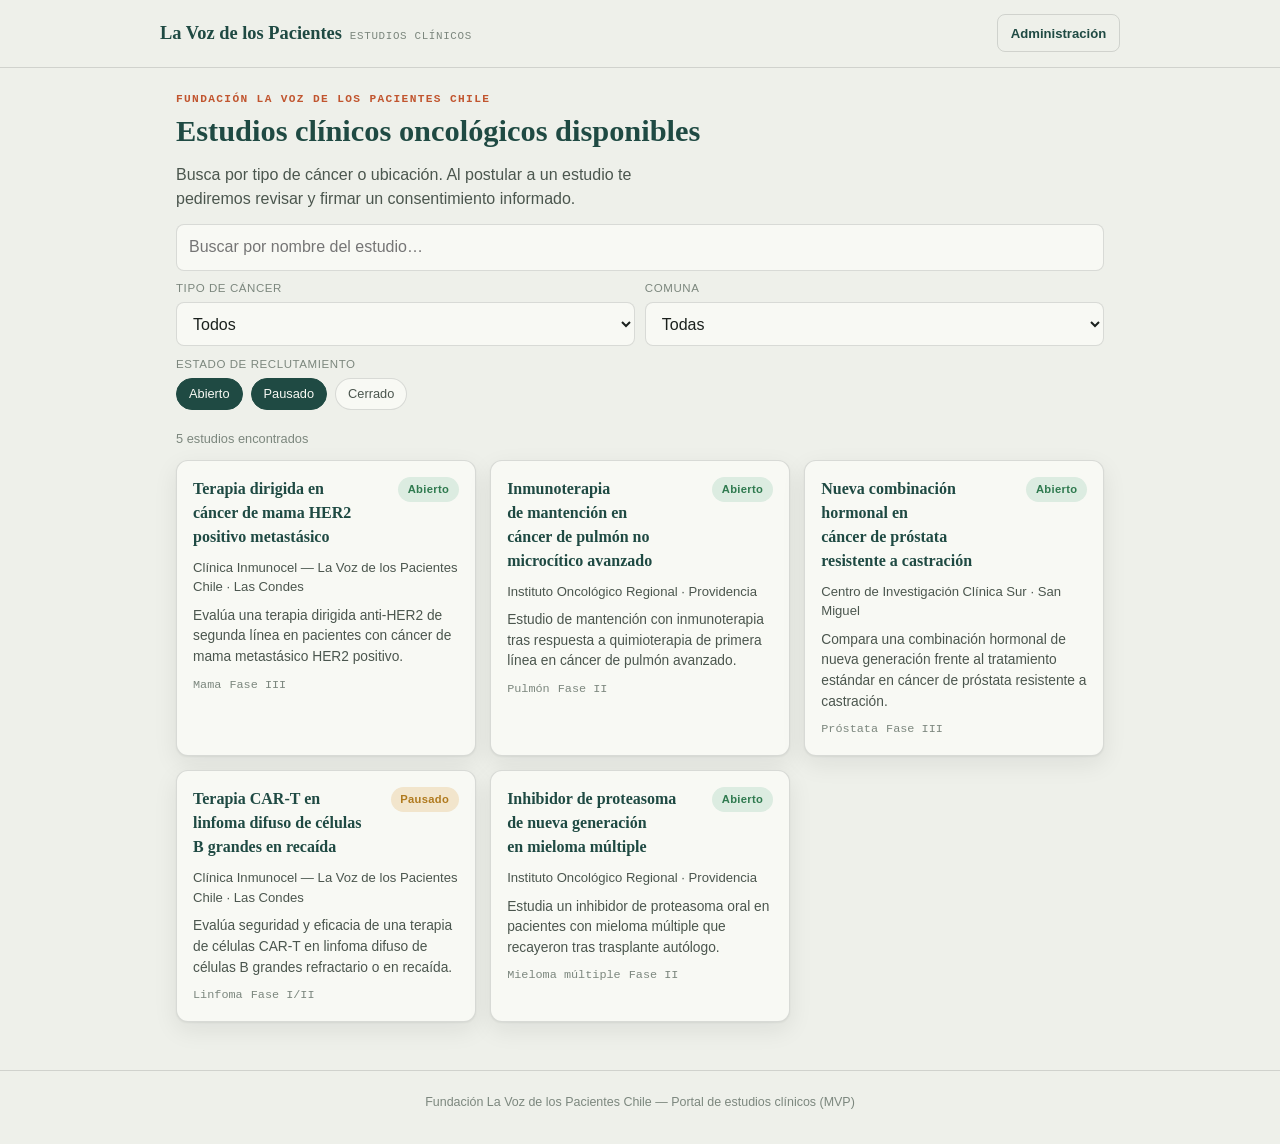
==== index.html @ 6be52eda "MVP inicial: catálogo, ficha de estudio, consentimiento informado y admin Prototipo cliente-only (si" ====
<!DOCTYPE html>
<html lang="es-CL">
<head>
<meta charset="UTF-8">
<meta name="viewport" content="width=device-width, initial-scale=1, viewport-fit=cover">
<title>Estudios Clínicos Oncológicos — La Voz de los Pacientes Chile</title>
<meta name="description" content="Encuentra estudios clínicos oncológicos disponibles en Chile y postula con consentimiento informado digital.">
<meta name="theme-color" content="#1f4a43">
<link rel="manifest" href="./manifest.json">
<link rel="icon" href="./icons/icon-192.png">
<link rel="apple-touch-icon" href="./icons/icon-192.png">
<link rel="stylesheet" href="./css/estilos.css">
</head>
<body>

<header class="app-header">
  <div class="header-inner">
    <a class="brand" href="./index.html">
      <span class="mark">La Voz de los Pacientes</span>
      <span class="tagline">Estudios clínicos</span>
    </a>
    <a class="btn btn-ghost" href="./admin.html" style="min-height:38px; padding:0.4rem 0.8rem; font-size:0.82rem;">Administración</a>
  </div>
</header>

<main class="container">
  <div id="install-banner" class="install-banner">
    <span>Instala esta app en tu celular para acceder más rápido.</span>
    <button id="btn-instalar" class="btn btn-primary" style="min-height:36px; padding:0.4rem 0.9rem; font-size:0.82rem;">Instalar</button>
  </div>

  <span class="eyebrow">Fundación La Voz de los Pacientes Chile</span>
  <h1>Estudios clínicos oncológicos disponibles</h1>
  <p class="lede">Busca por tipo de cáncer o ubicación. Al postular a un estudio te pediremos revisar y firmar un consentimiento informado.</p>

  <form class="filters" id="filtros" autocomplete="off">
    <div class="search-box">
      <input type="search" id="buscar" placeholder="Buscar por nombre del estudio…" aria-label="Buscar estudio">
    </div>
    <div class="filter-row">
      <div class="field">
        <label for="filtro-cancer">Tipo de cáncer</label>
        <select id="filtro-cancer">
          <option value="">Todos</option>
        </select>
      </div>
      <div class="field">
        <label for="filtro-comuna">Comuna</label>
        <select id="filtro-comuna">
          <option value="">Todas</option>
        </select>
      </div>
    </div>
    <div class="field">
      <label>Estado de reclutamiento</label>
      <div class="chip-row" id="filtro-estado" role="group" aria-label="Filtrar por estado">
        <button type="button" class="chip" data-estado="abierto" aria-pressed="true">Abierto</button>
        <button type="button" class="chip" data-estado="pausado" aria-pressed="true">Pausado</button>
        <button type="button" class="chip" data-estado="cerrado" aria-pressed="false">Cerrado</button>
      </div>
    </div>
  </form>

  <p class="result-count" id="contador-resultados"></p>
  <div class="study-grid" id="grilla-estudios"></div>
  <div class="empty-state" id="estado-vacio" hidden>
    <p>No encontramos estudios con esos filtros.</p>
  </div>
</main>

<footer class="app-footer">
  Fundación La Voz de los Pacientes Chile — Portal de estudios clínicos (MVP)
</footer>

<div id="toast" class="toast"></div>

<script src="./js/estudios.js"></script>
<script src="./js/catalogo.js"></script>
<script>
  if ("serviceWorker" in navigator) {
    window.addEventListener("load", () => {
      navigator.serviceWorker.register("./sw.js").catch(() => {});
    });
  }
  let deferredPrompt;
  window.addEventListener("beforeinstallprompt", (e) => {
    e.preventDefault();
    deferredPrompt = e;
    document.getElementById("install-banner").classList.add("show");
  });
  document.getElementById("btn-instalar").addEventListener("click", async () => {
    if (!deferredPrompt) return;
    deferredPrompt.prompt();
    await deferredPrompt.userChoice;
    deferredPrompt = null;
    document.getElementById("install-banner").classList.remove("show");
  });
</script>
</body>
</html>
---- css/estilos.css ----
/* ---------- Tokens ---------- */
:root {
  --paper: #eef0ea;
  --paper-raised: #f8f9f4;
  --ink: #1b211d;
  --ink-soft: #4b564e;
  --ink-faint: #7c877e;
  --primary: #1f4a43;
  --primary-soft: #dfe9e5;
  --accent: #c1552f;
  --accent-soft: #f3ded4;
  --gold: #b98a2e;
  --line: rgba(27, 33, 29, 0.14);
  --shadow: 0 1px 2px rgba(20, 30, 25, 0.06), 0 8px 24px rgba(20, 30, 25, 0.08);

  --status-open: #2f7a4f;
  --status-open-bg: #dcece1;
  --status-paused: #b07a1e;
  --status-paused-bg: #f2e5cc;
  --status-closed: #6b756c;
  --status-closed-bg: #e2e4de;

  --radius: 12px;
  --radius-sm: 8px;
  --font-display: Georgia, "Iowan Old Style", "Palatino Linotype", serif;
  --font-body: -apple-system, "Segoe UI", Roboto, "Helvetica Neue", Arial, sans-serif;
  --font-mono: ui-monospace, "SF Mono", Consolas, monospace;
}

@media (prefers-color-scheme: dark) {
  :root {
    --paper: #131e1a;
    --paper-raised: #1a2823;
    --ink: #ecefe8;
    --ink-soft: #aebaaf;
    --ink-faint: #7f8c80;
    --primary: #74c2b0;
    --primary-soft: #203330;
    --accent: #e2895e;
    --accent-soft: #3a2a21;
    --gold: #dab160;
    --line: rgba(236, 239, 232, 0.16);
    --shadow: 0 1px 2px rgba(0, 0, 0, 0.35), 0 8px 24px rgba(0, 0, 0, 0.3);
    --status-open: #6fc796;
    --status-open-bg: #1c3226;
    --status-paused: #dab160;
    --status-paused-bg: #362a17;
    --status-closed: #9aa39b;
    --status-closed-bg: #232e28;
  }
}
:root[data-theme="dark"] {
  --paper: #131e1a;
  --paper-raised: #1a2823;
  --ink: #ecefe8;
  --ink-soft: #aebaaf;
  --ink-faint: #7f8c80;
  --primary: #74c2b0;
  --primary-soft: #203330;
  --accent: #e2895e;
  --accent-soft: #3a2a21;
  --gold: #dab160;
  --line: rgba(236, 239, 232, 0.16);
  --shadow: 0 1px 2px rgba(0, 0, 0, 0.35), 0 8px 24px rgba(0, 0, 0, 0.3);
  --status-open: #6fc796;
  --status-open-bg: #1c3226;
  --status-paused: #dab160;
  --status-paused-bg: #362a17;
  --status-closed: #9aa39b;
  --status-closed-bg: #232e28;
}
:root[data-theme="light"] {
  --paper: #eef0ea;
  --paper-raised: #f8f9f4;
  --ink: #1b211d;
  --ink-soft: #4b564e;
  --ink-faint: #7c877e;
  --primary: #1f4a43;
  --primary-soft: #dfe9e5;
  --accent: #c1552f;
  --accent-soft: #f3ded4;
  --gold: #b98a2e;
  --line: rgba(27, 33, 29, 0.14);
  --shadow: 0 1px 2px rgba(20, 30, 25, 0.06), 0 8px 24px rgba(20, 30, 25, 0.08);
  --status-open: #2f7a4f;
  --status-open-bg: #dcece1;
  --status-paused: #b07a1e;
  --status-paused-bg: #f2e5cc;
  --status-closed: #6b756c;
  --status-closed-bg: #e2e4de;
}

/* ---------- Reset ---------- */
* { box-sizing: border-box; }
html { -webkit-text-size-adjust: 100%; }
body {
  margin: 0;
  background: var(--paper);
  color: var(--ink);
  font-family: var(--font-body);
  line-height: 1.5;
  -webkit-font-smoothing: antialiased;
}
img { max-width: 100%; display: block; }
a { color: inherit; }
button { font: inherit; }
:focus-visible {
  outline: 2px solid var(--accent);
  outline-offset: 2px;
}

/* ---------- Layout shell ---------- */
.app-header {
  position: sticky;
  top: 0;
  z-index: 10;
  background: var(--paper);
  border-bottom: 1px solid var(--line);
  padding: 0.9rem 1rem;
}
.app-header .header-inner {
  max-width: 960px;
  margin: 0 auto;
  display: flex;
  align-items: center;
  justify-content: space-between;
  gap: 0.75rem;
}
.brand {
  display: flex;
  align-items: baseline;
  gap: 0.5rem;
  text-decoration: none;
  color: var(--primary);
  min-width: 0;
  flex-shrink: 1;
}
.brand .mark {
  font-family: var(--font-display);
  font-weight: 700;
  font-size: 1.15rem;
  overflow: hidden;
  text-overflow: ellipsis;
  white-space: nowrap;
  min-width: 0;
}
.brand .tagline {
  font-family: var(--font-mono);
  font-size: 0.68rem;
  letter-spacing: 0.06em;
  text-transform: uppercase;
  color: var(--ink-faint);
  display: none;
}
@media (min-width: 600px) {
  .brand .tagline { display: inline; }
}
.header-inner .btn { flex-shrink: 0; }

.container {
  max-width: 960px;
  margin: 0 auto;
  padding: 1.1rem 1rem 3rem;
}

.app-footer {
  border-top: 1px solid var(--line);
  padding: 1.4rem 1rem 2rem;
  text-align: center;
  font-size: 0.78rem;
  color: var(--ink-faint);
}

/* ---------- Typography ---------- */
h1, h2, h3 {
  font-family: var(--font-display);
  color: var(--primary);
  text-wrap: balance;
  margin: 0 0 0.5rem;
}
h1 { font-size: clamp(1.5rem, 5vw, 1.9rem); }
h2 { font-size: 1.2rem; }
h3 { font-size: 1.02rem; }
p { margin: 0 0 0.8rem; }
.eyebrow {
  font-family: var(--font-mono);
  font-size: 0.7rem;
  letter-spacing: 0.12em;
  text-transform: uppercase;
  color: var(--accent);
  font-weight: 600;
}
.lede {
  color: var(--ink-soft);
  max-width: 60ch;
}

/* ---------- Buttons ---------- */
.btn {
  display: inline-flex;
  align-items: center;
  justify-content: center;
  gap: 0.5rem;
  min-height: 46px;
  padding: 0.7rem 1.2rem;
  border-radius: var(--radius-sm);
  border: 1px solid transparent;
  font-size: 0.95rem;
  font-weight: 600;
  cursor: pointer;
  text-decoration: none;
  transition: transform 0.06s ease, background 0.15s ease;
}
.btn:active { transform: scale(0.98); }
.btn-primary { background: var(--primary); color: var(--paper-raised); }
.btn-primary:hover { background: color-mix(in srgb, var(--primary) 88%, black); }
.btn-accent { background: var(--accent); color: #fff8f4; }
.btn-ghost { background: transparent; color: var(--primary); border-color: var(--line); }
.btn-ghost:hover { background: var(--primary-soft); }
.btn-block { width: 100%; }
.btn[disabled] { opacity: 0.5; cursor: not-allowed; }

/* ---------- Filters ---------- */
.filters {
  display: flex;
  flex-direction: column;
  gap: 0.6rem;
  margin-bottom: 1.2rem;
}
.filters .filter-row {
  display: grid;
  grid-template-columns: 1fr 1fr;
  gap: 0.6rem;
}
.field {
  display: flex;
  flex-direction: column;
  gap: 0.3rem;
}
.field label {
  font-size: 0.72rem;
  text-transform: uppercase;
  letter-spacing: 0.05em;
  color: var(--ink-faint);
}
select, input[type="text"], input[type="search"], textarea {
  font: inherit;
  padding: 0.65rem 0.75rem;
  border-radius: var(--radius-sm);
  border: 1px solid var(--line);
  background: var(--paper-raised);
  color: var(--ink);
  min-height: 44px;
}
textarea { min-height: 90px; resize: vertical; }
.search-box {
  display: flex;
  gap: 0.5rem;
}
.search-box input { flex: 1; }

.chip-row {
  display: flex;
  gap: 0.5rem;
  flex-wrap: wrap;
}
.chip {
  font-size: 0.8rem;
  padding: 0.35rem 0.75rem;
  border-radius: 999px;
  border: 1px solid var(--line);
  background: var(--paper-raised);
  color: var(--ink-soft);
  cursor: pointer;
}
.chip[aria-pressed="true"] {
  background: var(--primary);
  border-color: var(--primary);
  color: var(--paper-raised);
}

/* ---------- Study cards ---------- */
.result-count {
  font-size: 0.8rem;
  color: var(--ink-faint);
  margin-bottom: 0.7rem;
}
.study-grid {
  display: grid;
  grid-template-columns: 1fr;
  gap: 0.9rem;
}
@media (min-width: 640px) {
  .study-grid { grid-template-columns: 1fr 1fr; }
}
@media (min-width: 900px) {
  .study-grid { grid-template-columns: 1fr 1fr 1fr; }
}

.study-card {
  display: flex;
  flex-direction: column;
  gap: 0.55rem;
  background: var(--paper-raised);
  border: 1px solid var(--line);
  border-radius: var(--radius);
  padding: 1rem;
  text-decoration: none;
  color: var(--ink);
  box-shadow: var(--shadow);
}
.study-card .top-row {
  display: flex;
  justify-content: space-between;
  align-items: flex-start;
  gap: 0.5rem;
}
.study-card h3 { margin: 0; font-size: 1rem; }
.study-card .center {
  font-size: 0.82rem;
  color: var(--ink-soft);
}
.study-card .meta {
  font-family: var(--font-mono);
  font-size: 0.74rem;
  color: var(--ink-faint);
  display: flex;
  gap: 0.5rem;
  flex-wrap: wrap;
}

.status-pill {
  font-size: 0.7rem;
  font-weight: 700;
  letter-spacing: 0.03em;
  padding: 0.25rem 0.6rem;
  border-radius: 999px;
  white-space: nowrap;
  flex-shrink: 0;
}
.status-abierto { background: var(--status-open-bg); color: var(--status-open); }
.status-pausado { background: var(--status-paused-bg); color: var(--status-paused); }
.status-cerrado { background: var(--status-closed-bg); color: var(--status-closed); }

.empty-state {
  text-align: center;
  padding: 3rem 1rem;
  color: var(--ink-faint);
}

/* ---------- Study detail ---------- */
.detail-header {
  margin-bottom: 1rem;
}
.detail-header .top-row {
  display: flex;
  justify-content: space-between;
  align-items: flex-start;
  gap: 0.75rem;
  margin-bottom: 0.4rem;
}
.detail-block {
  background: var(--paper-raised);
  border: 1px solid var(--line);
  border-radius: var(--radius);
  padding: 1rem;
  margin-bottom: 0.9rem;
}
.detail-block h3 {
  font-size: 0.85rem;
  text-transform: uppercase;
  letter-spacing: 0.04em;
  color: var(--ink-faint);
  font-family: var(--font-mono);
  margin-bottom: 0.6rem;
}
.criteria-list {
  margin: 0;
  padding-left: 1.1rem;
}
.criteria-list li { margin-bottom: 0.4rem; font-size: 0.92rem; }

.info-grid {
  display: grid;
  grid-template-columns: 1fr 1fr;
  gap: 0.8rem;
}
.info-grid .item .label {
  font-size: 0.7rem;
  text-transform: uppercase;
  color: var(--ink-faint);
  letter-spacing: 0.04em;
}
.info-grid .item .value {
  font-weight: 600;
  font-size: 0.95rem;
}

.sticky-cta {
  position: sticky;
  bottom: 0;
  padding: 0.8rem 1rem calc(0.8rem + env(safe-area-inset-bottom));
  background: linear-gradient(to top, var(--paper) 70%, transparent);
  margin: 0 -1rem;
}

/* ---------- Consent modal ---------- */
.modal-overlay {
  position: fixed;
  inset: 0;
  background: rgba(15, 20, 17, 0.5);
  display: flex;
  align-items: flex-end;
  justify-content: center;
  z-index: 50;
  padding: 0;
}
@media (min-width: 640px) {
  .modal-overlay { align-items: center; padding: 1.5rem; }
}
.modal-overlay[hidden] { display: none; }

.modal {
  background: var(--paper);
  width: 100%;
  max-width: 560px;
  max-height: 92vh;
  overflow-y: auto;
  border-radius: var(--radius) var(--radius) 0 0;
  padding: 1.25rem;
  box-shadow: var(--shadow);
}
@media (min-width: 640px) {
  .modal { border-radius: var(--radius); }
}
.modal-header {
  display: flex;
  justify-content: space-between;
  align-items: flex-start;
  gap: 0.75rem;
  margin-bottom: 0.9rem;
}
.modal-close {
  background: none;
  border: none;
  font-size: 1.3rem;
  color: var(--ink-faint);
  cursor: pointer;
  line-height: 1;
  padding: 0.25rem;
}
.consent-text {
  background: var(--paper-raised);
  border: 1px solid var(--line);
  border-radius: var(--radius-sm);
  padding: 0.9rem;
  font-size: 0.86rem;
  color: var(--ink-soft);
  max-height: 180px;
  overflow-y: auto;
  margin-bottom: 1rem;
}
.consent-text p { margin-bottom: 0.6rem; }
.consent-text p:last-child { margin-bottom: 0; }

.checkbox-row {
  display: flex;
  align-items: flex-start;
  gap: 0.6rem;
  margin-bottom: 1rem;
  font-size: 0.88rem;
}
.checkbox-row input { width: 20px; height: 20px; flex-shrink: 0; margin-top: 0.1rem; }

.signature-field label { display: block; margin-bottom: 0.35rem; }
.signature-pad-wrap {
  border: 1px dashed var(--line);
  border-radius: var(--radius-sm);
  background: #fff;
  position: relative;
  touch-action: none;
}
@media (prefers-color-scheme: dark) {
  .signature-pad-wrap { background: #1e2b26; }
}
:root[data-theme="dark"] .signature-pad-wrap { background: #1e2b26; }
#firma-canvas {
  width: 100%;
  height: 140px;
  display: block;
  cursor: crosshair;
}
.signature-hint {
  position: absolute;
  inset: 0;
  display: flex;
  align-items: center;
  justify-content: center;
  color: var(--ink-faint);
  font-size: 0.8rem;
  pointer-events: none;
}
.signature-actions {
  display: flex;
  justify-content: space-between;
  align-items: center;
  margin: 0.5rem 0 1.1rem;
  font-size: 0.8rem;
}
.link-btn {
  background: none;
  border: none;
  color: var(--accent);
  font-weight: 600;
  cursor: pointer;
  padding: 0.25rem;
}
.consent-meta {
  font-family: var(--font-mono);
  font-size: 0.72rem;
  color: var(--ink-faint);
  margin-bottom: 1rem;
}

/* ---------- Confirmation ---------- */
.confirm-panel {
  text-align: center;
  padding: 1.5rem 1rem;
}
.confirm-icon {
  width: 56px;
  height: 56px;
  border-radius: 50%;
  background: var(--status-open-bg);
  color: var(--status-open);
  display: flex;
  align-items: center;
  justify-content: center;
  margin: 0 auto 1rem;
  font-size: 1.6rem;
}

/* ---------- Admin ---------- */
.admin-toolbar {
  display: flex;
  justify-content: space-between;
  align-items: center;
  gap: 0.75rem;
  margin-bottom: 1rem;
  flex-wrap: wrap;
}
.admin-table-wrap {
  overflow-x: auto;
  border: 1px solid var(--line);
  border-radius: var(--radius);
  background: var(--paper-raised);
}
table.admin-table {
  width: 100%;
  border-collapse: collapse;
  font-size: 0.86rem;
  min-width: 640px;
}
table.admin-table th, table.admin-table td {
  text-align: left;
  padding: 0.7rem 0.9rem;
  border-bottom: 1px solid var(--line);
  vertical-align: middle;
}
table.admin-table th {
  font-family: var(--font-mono);
  font-size: 0.7rem;
  text-transform: uppercase;
  letter-spacing: 0.04em;
  color: var(--ink-faint);
}
table.admin-table tr:last-child td { border-bottom: none; }
.row-actions { display: flex; gap: 0.4rem; }
.icon-btn {
  border: 1px solid var(--line);
  background: var(--paper);
  border-radius: var(--radius-sm);
  padding: 0.4rem 0.6rem;
  cursor: pointer;
  font-size: 0.8rem;
}

.admin-form {
  display: grid;
  gap: 0.8rem;
  background: var(--paper-raised);
  border: 1px solid var(--line);
  border-radius: var(--radius);
  padding: 1rem;
  margin-bottom: 1.2rem;
}
@media (min-width: 640px) {
  .admin-form { grid-template-columns: 1fr 1fr; }
  .admin-form .span-2 { grid-column: 1 / -1; }
}

.badge-count {
  font-family: var(--font-mono);
  font-size: 0.75rem;
  background: var(--primary-soft);
  color: var(--primary);
  padding: 0.2rem 0.55rem;
  border-radius: 999px;
}

.toast {
  position: fixed;
  left: 50%;
  bottom: 1.2rem;
  transform: translateX(-50%);
  background: var(--primary);
  color: var(--paper-raised);
  padding: 0.7rem 1.1rem;
  border-radius: var(--radius-sm);
  font-size: 0.86rem;
  box-shadow: var(--shadow);
  z-index: 60;
  opacity: 0;
  pointer-events: none;
  transition: opacity 0.2s ease, transform 0.2s ease;
}
.toast.show { opacity: 1; transform: translateX(-50%) translateY(-4px); }

.install-banner {
  display: none;
  align-items: center;
  justify-content: space-between;
  gap: 0.75rem;
  background: var(--primary-soft);
  border: 1px solid var(--line);
  border-radius: var(--radius-sm);
  padding: 0.7rem 0.9rem;
  margin-bottom: 1rem;
  font-size: 0.85rem;
}
.install-banner.show { display: flex; }

.visually-hidden {
  position: absolute;
  width: 1px; height: 1px;
  overflow: hidden;
  clip: rect(0 0 0 0);
  white-space: nowrap;
}

@media (prefers-reduced-motion: reduce) {
  * { transition: none !important; animation: none !important; }
}
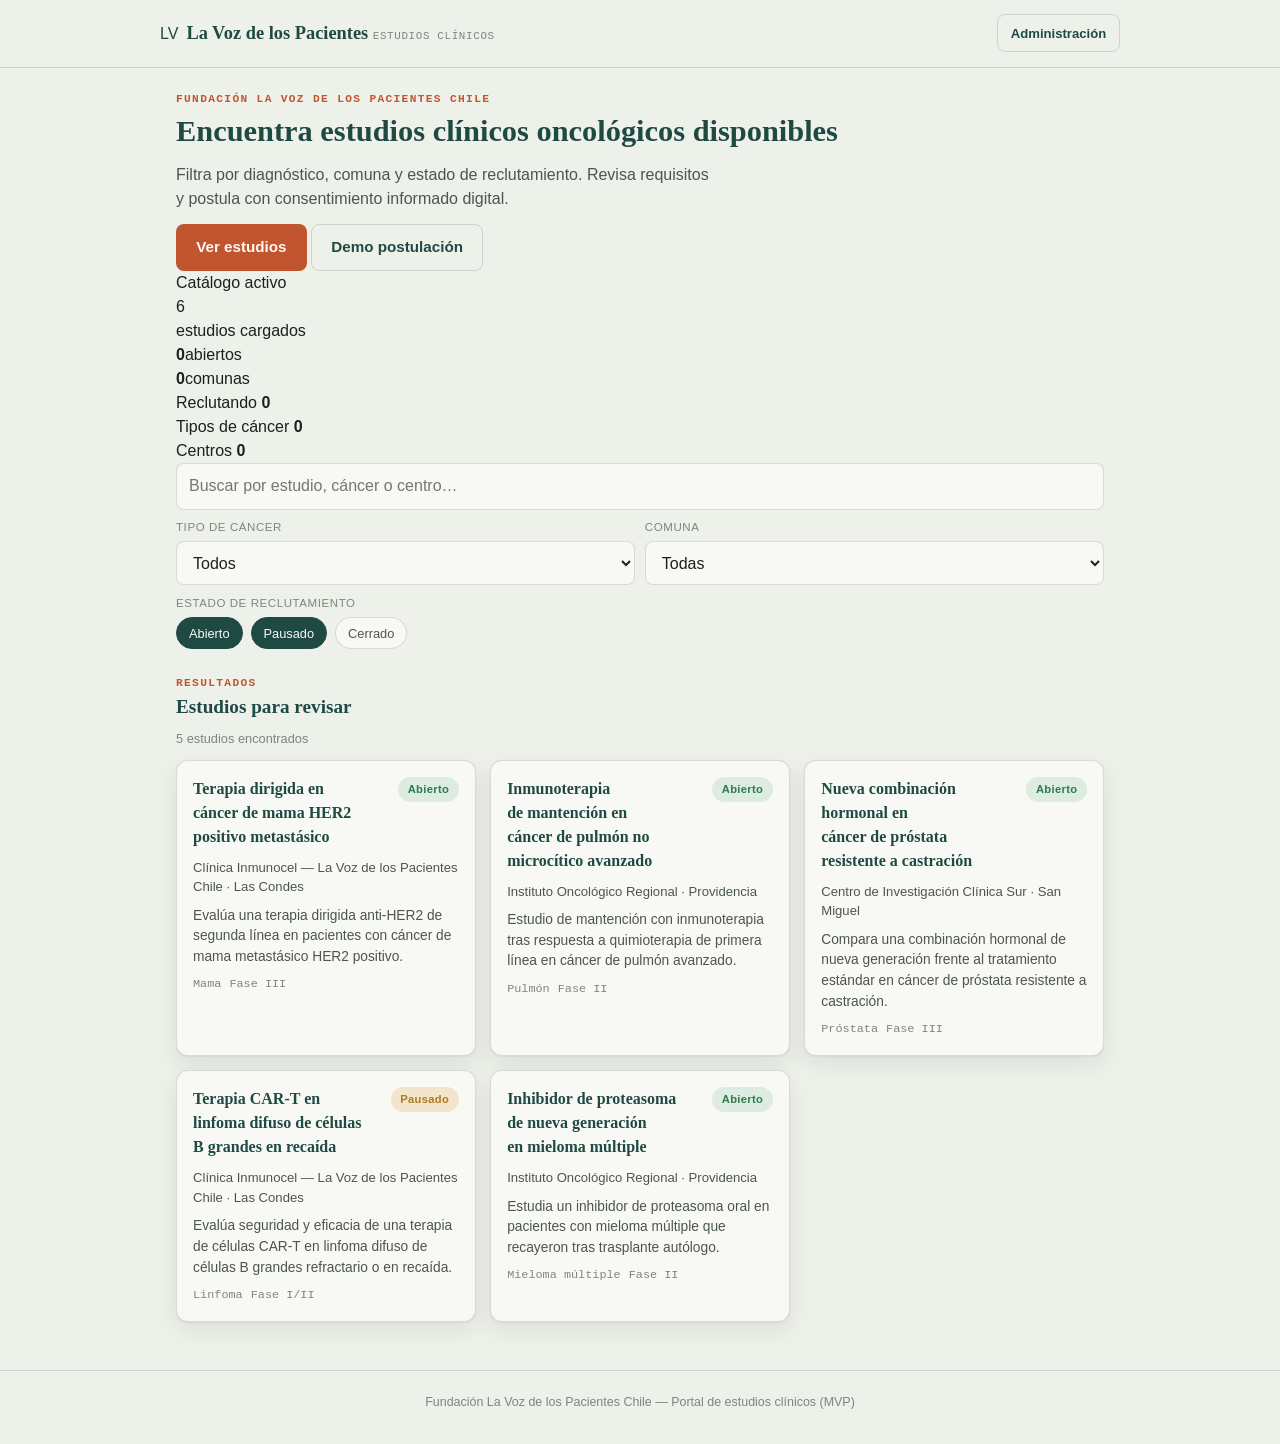
==== commit 47185438: "Mejora experiencia visual del catálogo" ====
--- a/index.html
+++ b/index.html
@@ -16,26 +16,64 @@
 <header class="app-header">
   <div class="header-inner">
     <a class="brand" href="./index.html">
-      <span class="mark">La Voz de los Pacientes</span>
-      <span class="tagline">Estudios clínicos</span>
+      <span class="brand-mark" aria-hidden="true">LV</span>
+      <span class="brand-copy">
+        <span class="mark">La Voz de los Pacientes</span>
+        <span class="tagline">Estudios clínicos</span>
+      </span>
     </a>
     <a class="btn btn-ghost" href="./admin.html" style="min-height:38px; padding:0.4rem 0.8rem; font-size:0.82rem;">Administración</a>
   </div>
 </header>
 
-<main class="container">
+<main class="container catalog-container">
   <div id="install-banner" class="install-banner">
     <span>Instala esta app en tu celular para acceder más rápido.</span>
     <button id="btn-instalar" class="btn btn-primary" style="min-height:36px; padding:0.4rem 0.9rem; font-size:0.82rem;">Instalar</button>
   </div>
 
-  <span class="eyebrow">Fundación La Voz de los Pacientes Chile</span>
-  <h1>Estudios clínicos oncológicos disponibles</h1>
-  <p class="lede">Busca por tipo de cáncer o ubicación. Al postular a un estudio te pediremos revisar y firmar un consentimiento informado.</p>
+  <section class="catalog-hero" aria-labelledby="catalog-title">
+    <div class="hero-copy">
+      <span class="eyebrow">Fundación La Voz de los Pacientes Chile</span>
+      <h1 id="catalog-title">Encuentra estudios clínicos oncológicos disponibles</h1>
+      <p class="lede">Filtra por diagnóstico, comuna y estado de reclutamiento. Revisa requisitos y postula con consentimiento informado digital.</p>
+      <div class="hero-actions">
+        <a class="btn btn-accent" href="#grilla-estudios">Ver estudios</a>
+        <a class="btn btn-ghost" href="./estudio.html?id=est-001&demo=postular">Demo postulación</a>
+      </div>
+    </div>
+    <div class="hero-panel" aria-label="Resumen del catálogo">
+      <div class="hero-panel-top">
+        <span class="pulse-dot"></span>
+        <span>Catálogo activo</span>
+      </div>
+      <div class="hero-panel-main" id="hero-total">6</div>
+      <div class="hero-panel-label">estudios cargados</div>
+      <div class="hero-mini-grid">
+        <div><strong id="hero-abiertos">0</strong><span>abiertos</span></div>
+        <div><strong id="hero-comunas">0</strong><span>comunas</span></div>
+      </div>
+    </div>
+  </section>
 
-  <form class="filters" id="filtros" autocomplete="off">
+  <section class="stats-row" aria-label="Indicadores del catálogo">
+    <div class="stat-card">
+      <span class="stat-label">Reclutando</span>
+      <strong id="stat-abiertos">0</strong>
+    </div>
+    <div class="stat-card">
+      <span class="stat-label">Tipos de cáncer</span>
+      <strong id="stat-cancer">0</strong>
+    </div>
+    <div class="stat-card">
+      <span class="stat-label">Centros</span>
+      <strong id="stat-centros">0</strong>
+    </div>
+  </section>
+
+  <form class="filters filters-panel" id="filtros" autocomplete="off">
     <div class="search-box">
-      <input type="search" id="buscar" placeholder="Buscar por nombre del estudio…" aria-label="Buscar estudio">
+      <input type="search" id="buscar" placeholder="Buscar por estudio, cáncer o centro…" aria-label="Buscar estudio">
     </div>
     <div class="filter-row">
       <div class="field">
@@ -61,10 +99,17 @@
     </div>
   </form>
 
-  <p class="result-count" id="contador-resultados"></p>
+  <div class="section-heading">
+    <div>
+      <span class="eyebrow">Resultados</span>
+      <h2>Estudios para revisar</h2>
+    </div>
+    <p class="result-count" id="contador-resultados"></p>
+  </div>
   <div class="study-grid" id="grilla-estudios"></div>
   <div class="empty-state" id="estado-vacio" hidden>
     <p>No encontramos estudios con esos filtros.</p>
+    <button class="btn btn-ghost" type="button" id="btn-limpiar-filtros">Limpiar filtros</button>
   </div>
 </main>
 
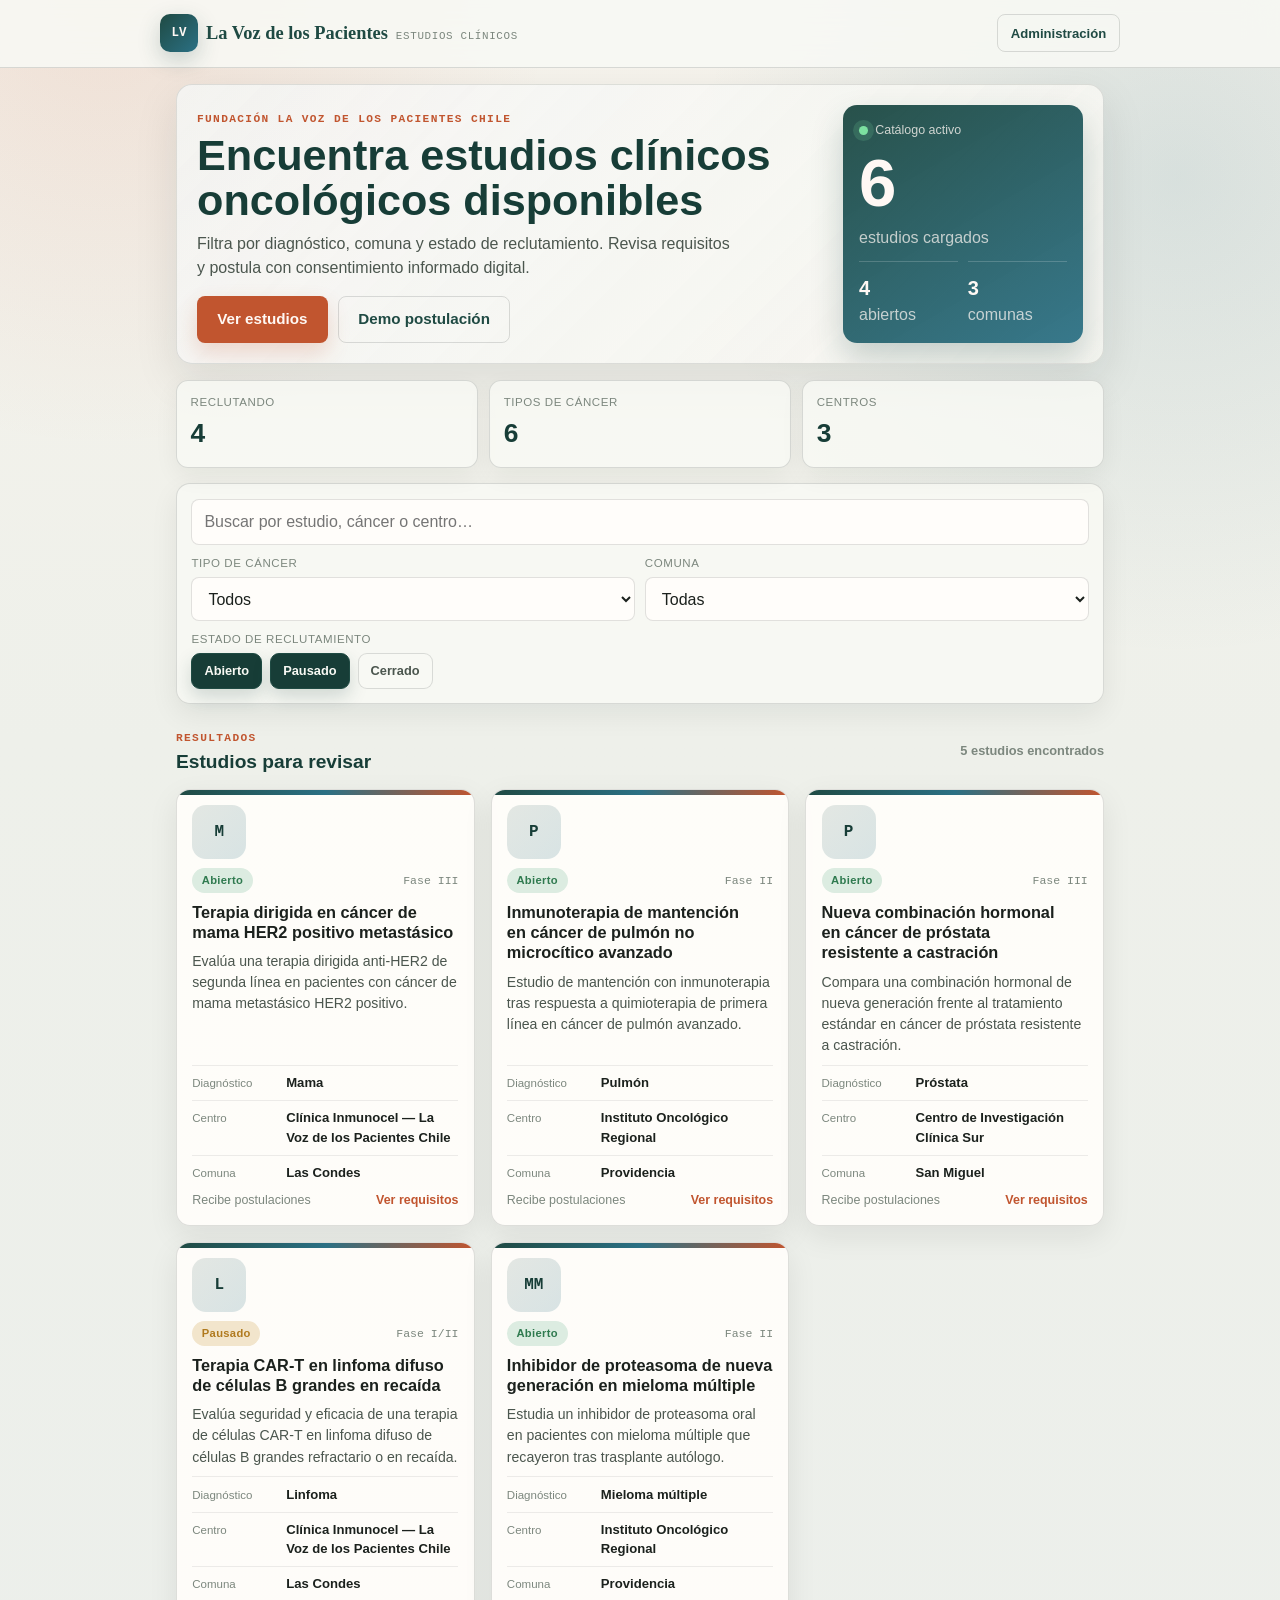
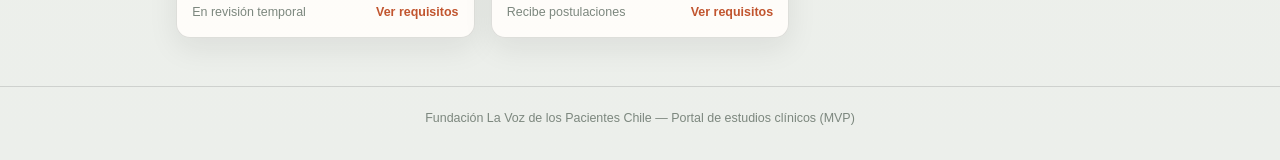
==== commit 63ee60f7: "Activa capa visual en catálogo" ====
--- a/index.html
+++ b/index.html
@@ -10,6 +10,7 @@
 <link rel="icon" href="./icons/icon-192.png">
 <link rel="apple-touch-icon" href="./icons/icon-192.png">
 <link rel="stylesheet" href="./css/estilos.css">
+<link rel="stylesheet" href="./css/refresh.css">
 </head>
 <body>
 
--- a/css/refresh.css
+++ b/css/refresh.css
@@ -0,0 +1,506 @@
+body {
+  background:
+    radial-gradient(circle at 8% 0%, rgba(193, 85, 47, 0.12), transparent 28rem),
+    radial-gradient(circle at 92% 10%, rgba(43, 112, 132, 0.14), transparent 30rem),
+    linear-gradient(180deg, #f6f3ec 0%, var(--paper) 42%, #ecefeb 100%);
+}
+
+.app-header {
+  background: rgba(248, 249, 244, 0.88);
+  backdrop-filter: blur(16px);
+}
+
+.brand {
+  align-items: center;
+}
+
+.brand-mark {
+  width: 38px;
+  height: 38px;
+  border-radius: 10px;
+  display: none;
+  align-items: center;
+  justify-content: center;
+  background: linear-gradient(135deg, var(--primary), #2b7084);
+  color: #fff8f4;
+  font-family: var(--font-mono);
+  font-size: 0.78rem;
+  font-weight: 800;
+  box-shadow: 0 8px 22px rgba(31, 74, 67, 0.22);
+}
+
+.brand-copy {
+  display: flex;
+  align-items: baseline;
+  gap: 0.5rem;
+  min-width: 0;
+}
+
+@media (min-width: 520px) {
+  .brand-mark { display: inline-flex; }
+}
+
+.catalog-container {
+  padding-top: 1rem;
+}
+
+.catalog-hero {
+  display: grid;
+  grid-template-columns: 1fr;
+  gap: 1rem;
+  align-items: stretch;
+  margin: 0 0 1rem;
+  padding: 1rem;
+  border: 1px solid rgba(27, 33, 29, 0.12);
+  border-radius: 16px;
+  background:
+    linear-gradient(135deg, rgba(255, 255, 255, 0.74), rgba(248, 249, 244, 0.88)),
+    linear-gradient(135deg, rgba(31, 74, 67, 0.14), rgba(193, 85, 47, 0.10));
+  box-shadow: 0 16px 44px rgba(20, 30, 25, 0.10);
+  overflow: hidden;
+}
+
+@media (min-width: 760px) {
+  .catalog-hero {
+    grid-template-columns: minmax(0, 1fr) 240px;
+    padding: 1.25rem;
+  }
+}
+
+.catalog-hero h1,
+.detail-hero h1 {
+  font-family: var(--font-body);
+  font-weight: 800;
+  letter-spacing: 0;
+  color: #173d37;
+  font-size: clamp(1.7rem, 4.4vw, 2.7rem);
+  line-height: 1.05;
+  margin-top: 0.25rem;
+}
+
+.hero-actions {
+  display: flex;
+  gap: 0.65rem;
+  flex-wrap: wrap;
+  margin-top: 1rem;
+}
+
+.hero-panel {
+  min-height: 210px;
+  border-radius: 14px;
+  padding: 1rem;
+  color: #fff8f4;
+  background:
+    linear-gradient(150deg, rgba(31, 74, 67, 0.96), rgba(43, 112, 132, 0.94)),
+    repeating-linear-gradient(135deg, rgba(255,255,255,0.12) 0 1px, transparent 1px 12px);
+  display: flex;
+  flex-direction: column;
+  justify-content: space-between;
+  box-shadow: 0 16px 32px rgba(31, 74, 67, 0.22);
+}
+
+.hero-panel-top,
+.card-footer,
+.section-heading,
+.journey-strip {
+  display: flex;
+  align-items: center;
+}
+
+.hero-panel-top {
+  gap: 0.45rem;
+  font-size: 0.78rem;
+  color: rgba(255, 248, 244, 0.78);
+}
+
+.pulse-dot {
+  width: 9px;
+  height: 9px;
+  border-radius: 999px;
+  background: #7ce0a0;
+  box-shadow: 0 0 0 6px rgba(124, 224, 160, 0.16);
+}
+
+.hero-panel-main {
+  font-size: 4.2rem;
+  line-height: 0.95;
+  font-weight: 850;
+}
+
+.hero-panel-label,
+.hero-mini-grid span {
+  color: rgba(255, 248, 244, 0.72);
+}
+
+.hero-mini-grid {
+  display: grid;
+  grid-template-columns: 1fr 1fr;
+  gap: 0.6rem;
+}
+
+.hero-mini-grid div {
+  border-top: 1px solid rgba(255, 255, 255, 0.18);
+  padding-top: 0.65rem;
+}
+
+.hero-mini-grid strong {
+  display: block;
+  font-size: 1.25rem;
+}
+
+.stats-row {
+  display: grid;
+  grid-template-columns: repeat(3, 1fr);
+  gap: 0.7rem;
+  margin-bottom: 0.95rem;
+}
+
+.stat-card {
+  border: 1px solid var(--line);
+  border-radius: 12px;
+  background: rgba(248, 249, 244, 0.82);
+  padding: 0.85rem;
+  box-shadow: 0 8px 24px rgba(20, 30, 25, 0.06);
+}
+
+.stat-label {
+  display: block;
+  color: var(--ink-faint);
+  font-size: 0.72rem;
+  text-transform: uppercase;
+  letter-spacing: 0.05em;
+}
+
+.stat-card strong {
+  display: block;
+  margin-top: 0.15rem;
+  font-size: 1.65rem;
+  color: #173d37;
+}
+
+.filters-panel {
+  border: 1px solid var(--line);
+  border-radius: 14px;
+  background: rgba(248, 249, 244, 0.92);
+  padding: 0.9rem;
+  box-shadow: 0 10px 28px rgba(20, 30, 25, 0.07);
+}
+
+.search-box input,
+select,
+input[type="text"],
+input[type="search"],
+textarea {
+  background: #fffdfa;
+  border-color: rgba(27, 33, 29, 0.13);
+}
+
+.search-box input:focus,
+select:focus,
+input:focus,
+textarea:focus {
+  border-color: rgba(193, 85, 47, 0.55);
+  box-shadow: 0 0 0 4px rgba(193, 85, 47, 0.10);
+  outline: none;
+}
+
+.chip {
+  min-height: 36px;
+  border-radius: 9px;
+  font-weight: 700;
+}
+
+.chip[aria-pressed="true"] {
+  background: #173d37;
+  box-shadow: 0 8px 18px rgba(31, 74, 67, 0.18);
+}
+
+.section-heading {
+  justify-content: space-between;
+  gap: 1rem;
+  margin: 1.25rem 0 0.75rem;
+}
+
+.section-heading h2 {
+  font-family: var(--font-body);
+  font-size: 1.2rem;
+  font-weight: 800;
+  color: #173d37;
+  margin: 0;
+}
+
+.result-count {
+  margin: 0;
+  font-weight: 700;
+}
+
+.study-grid {
+  gap: 1rem;
+}
+
+.study-card {
+  position: relative;
+  min-height: 330px;
+  border-radius: 14px;
+  padding: 0.95rem;
+  overflow: hidden;
+  background: rgba(255, 253, 250, 0.94);
+  box-shadow: 0 10px 30px rgba(20, 30, 25, 0.08);
+  transition: transform 0.16s ease, box-shadow 0.16s ease, border-color 0.16s ease;
+}
+
+.study-card:hover {
+  transform: translateY(-3px);
+  border-color: rgba(193, 85, 47, 0.36);
+  box-shadow: 0 18px 44px rgba(20, 30, 25, 0.14);
+}
+
+.study-card::before {
+  content: "";
+  position: absolute;
+  inset: 0 0 auto 0;
+  height: 5px;
+  background: linear-gradient(90deg, var(--primary), #2b7084, var(--accent));
+}
+
+.card-visual {
+  width: 54px;
+  height: 54px;
+  border-radius: 14px;
+  display: flex;
+  align-items: center;
+  justify-content: center;
+  background: linear-gradient(135deg, rgba(31, 74, 67, 0.12), rgba(43, 112, 132, 0.18));
+  color: #173d37;
+  font-family: var(--font-mono);
+  font-weight: 900;
+}
+
+.study-card .top-row {
+  align-items: center;
+}
+
+.card-phase {
+  font-family: var(--font-mono);
+  font-size: 0.72rem;
+  color: var(--ink-faint);
+}
+
+.study-card h3 {
+  font-family: var(--font-body);
+  font-size: 1.02rem;
+  line-height: 1.25;
+  color: var(--ink);
+}
+
+.card-description {
+  margin: 0;
+  color: var(--ink-soft);
+  font-size: 0.88rem;
+}
+
+.card-meta-list {
+  display: grid;
+  gap: 0.45rem;
+  margin-top: auto;
+}
+
+.card-meta-list div {
+  display: grid;
+  grid-template-columns: 86px 1fr;
+  gap: 0.5rem;
+  align-items: baseline;
+  padding-top: 0.45rem;
+  border-top: 1px solid rgba(27, 33, 29, 0.08);
+}
+
+.card-meta-list span {
+  color: var(--ink-faint);
+  font-size: 0.72rem;
+}
+
+.card-meta-list strong {
+  color: var(--ink);
+  font-size: 0.82rem;
+}
+
+.card-footer {
+  justify-content: space-between;
+  gap: 0.75rem;
+  color: var(--ink-faint);
+  font-size: 0.78rem;
+}
+
+.card-footer strong {
+  color: var(--accent);
+  white-space: nowrap;
+}
+
+.detail-hero {
+  display: grid;
+  gap: 1rem;
+  margin-bottom: 1rem;
+  padding: 1rem;
+  border-radius: 16px;
+  border: 1px solid var(--line);
+  background: rgba(248, 249, 244, 0.9);
+  box-shadow: 0 16px 44px rgba(20, 30, 25, 0.10);
+}
+
+@media (min-width: 760px) {
+  .detail-hero { grid-template-columns: minmax(0, 1fr) 260px; }
+}
+
+.detail-side {
+  border-radius: 14px;
+  background: #173d37;
+  color: #fff8f4;
+  padding: 1rem;
+}
+
+.detail-side-label {
+  display: block;
+  font-family: var(--font-mono);
+  font-size: 0.72rem;
+  text-transform: uppercase;
+  color: rgba(255, 248, 244, 0.68);
+}
+
+.detail-side strong {
+  display: block;
+  margin: 0.25rem 0 0.5rem;
+  font-size: 1.5rem;
+}
+
+.detail-side p {
+  margin: 0;
+  color: rgba(255, 248, 244, 0.76);
+}
+
+.journey-strip {
+  justify-content: space-between;
+  gap: 0.65rem;
+  margin-bottom: 1rem;
+  overflow-x: auto;
+}
+
+.journey-strip div {
+  flex: 1 0 180px;
+  display: flex;
+  align-items: center;
+  gap: 0.55rem;
+  padding: 0.75rem;
+  border-radius: 12px;
+  border: 1px solid var(--line);
+  background: rgba(255, 253, 250, 0.9);
+}
+
+.journey-strip span {
+  width: 28px;
+  height: 28px;
+  border-radius: 8px;
+  display: inline-flex;
+  align-items: center;
+  justify-content: center;
+  background: var(--accent);
+  color: #fff8f4;
+  font-weight: 800;
+}
+
+.journey-strip strong {
+  font-size: 0.88rem;
+}
+
+.detail-grid {
+  display: grid;
+  gap: 0.9rem;
+}
+
+@media (min-width: 760px) {
+  .detail-grid { grid-template-columns: 0.85fr 1.15fr; }
+}
+
+.detail-block {
+  border-radius: 14px;
+  background: rgba(255, 253, 250, 0.92);
+  box-shadow: 0 8px 24px rgba(20, 30, 25, 0.06);
+}
+
+.detail-block-highlight {
+  border-color: rgba(193, 85, 47, 0.28);
+}
+
+.criteria-list {
+  list-style: none;
+  padding-left: 0;
+}
+
+.criteria-list li {
+  position: relative;
+  padding: 0.55rem 0 0.55rem 1.9rem;
+  border-bottom: 1px solid rgba(27, 33, 29, 0.08);
+}
+
+.criteria-list li:last-child { border-bottom: 0; }
+
+.criteria-list li::before {
+  content: "";
+  position: absolute;
+  left: 0;
+  top: 0.72rem;
+  width: 12px;
+  height: 12px;
+  border-radius: 4px;
+  background: linear-gradient(135deg, var(--primary), #2b7084);
+}
+
+.modal {
+  border: 1px solid rgba(255, 255, 255, 0.24);
+}
+
+.btn-accent {
+  box-shadow: 0 10px 22px rgba(193, 85, 47, 0.20);
+}
+
+@media (max-width: 620px) {
+  .stats-row { grid-template-columns: 1fr; }
+  .filters .filter-row { grid-template-columns: 1fr; }
+  .catalog-hero { border-radius: 12px; }
+  .hero-actions .btn { width: 100%; }
+  .section-heading { align-items: flex-start; flex-direction: column; }
+  .study-card { min-height: 0; }
+}
+
+@media (prefers-color-scheme: dark) {
+  body {
+    background:
+      radial-gradient(circle at 8% 0%, rgba(226, 137, 94, 0.12), transparent 28rem),
+      radial-gradient(circle at 92% 10%, rgba(116, 194, 176, 0.12), transparent 30rem),
+      var(--paper);
+  }
+  .app-header,
+  .catalog-hero,
+  .filters-panel,
+  .stat-card,
+  .study-card,
+  .detail-hero,
+  .detail-block,
+  .journey-strip div {
+    background-color: rgba(26, 40, 35, 0.92);
+  }
+  .catalog-hero h1,
+  .detail-hero h1,
+  .section-heading h2,
+  .stat-card strong,
+  .card-visual,
+  .study-card h3 {
+    color: var(--ink);
+  }
+  .search-box input,
+  select,
+  input[type="text"],
+  input[type="search"],
+  textarea {
+    background: #17231f;
+  }
+}
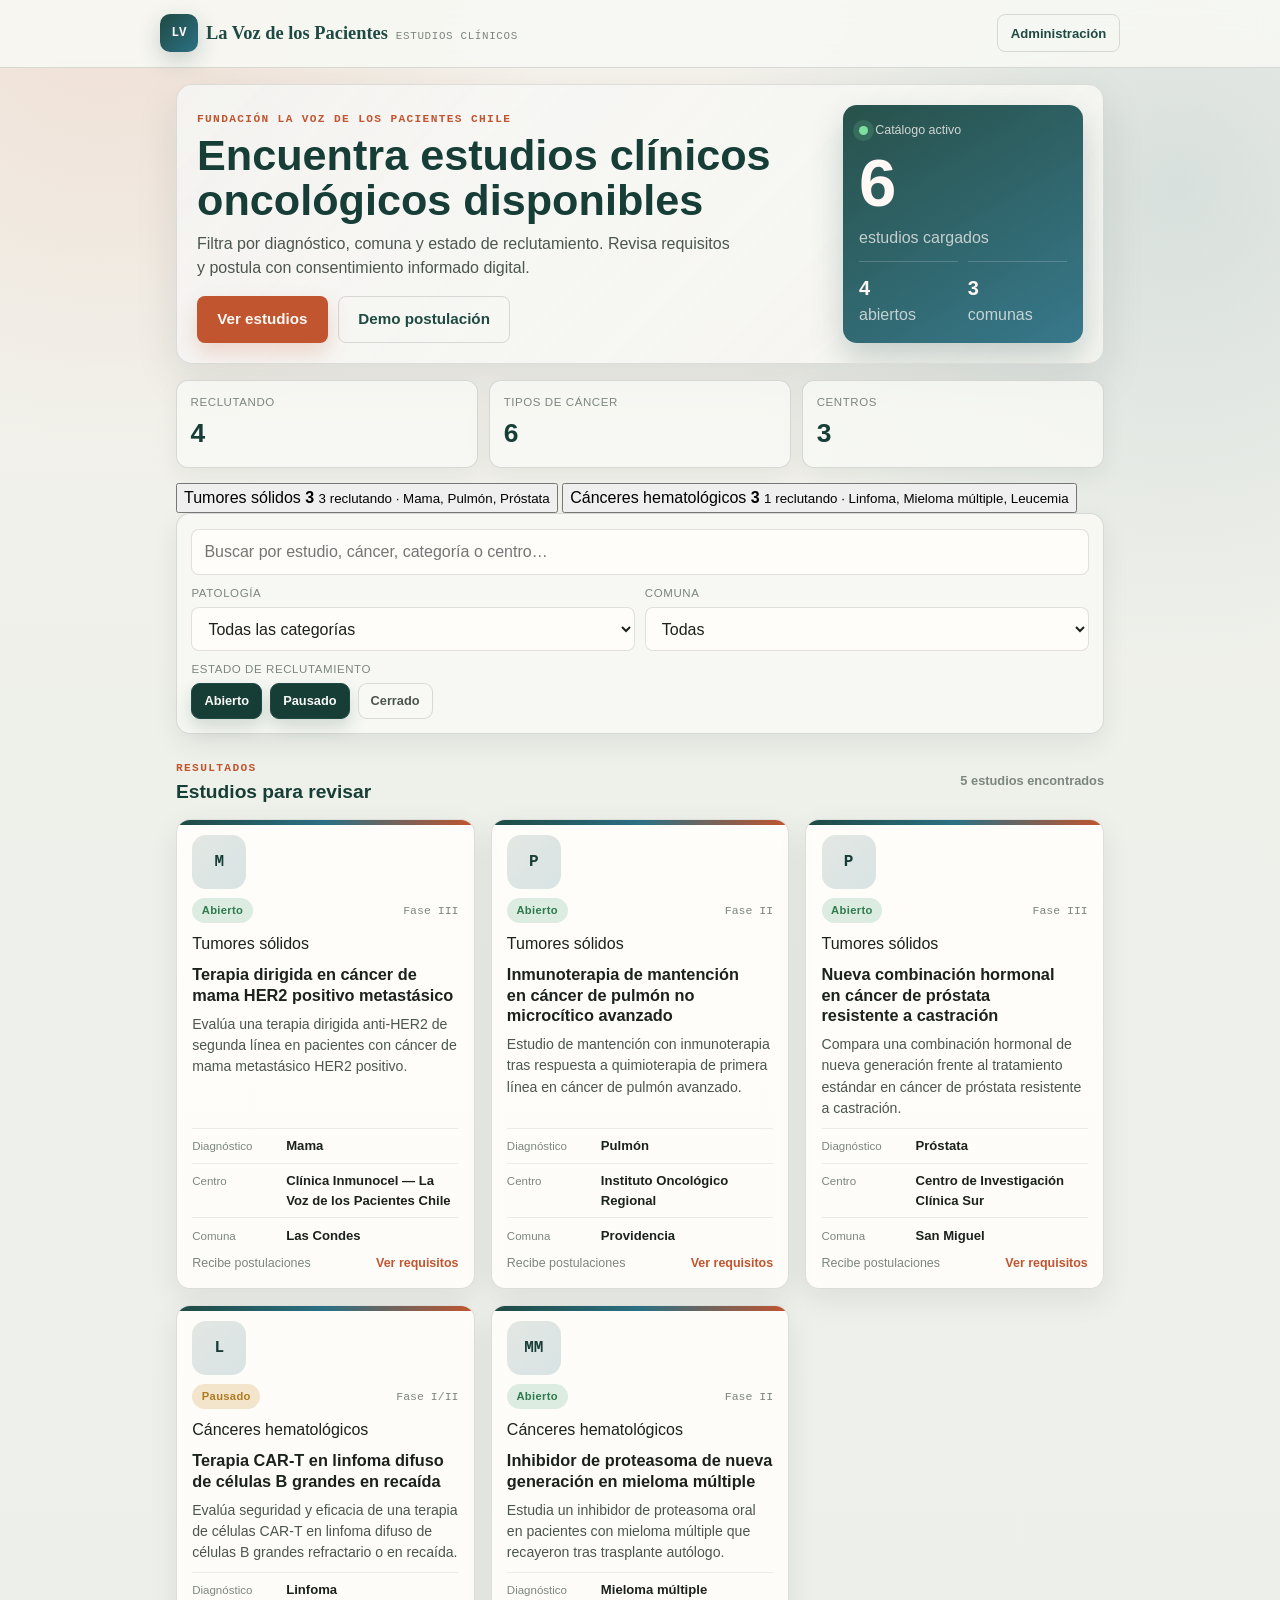
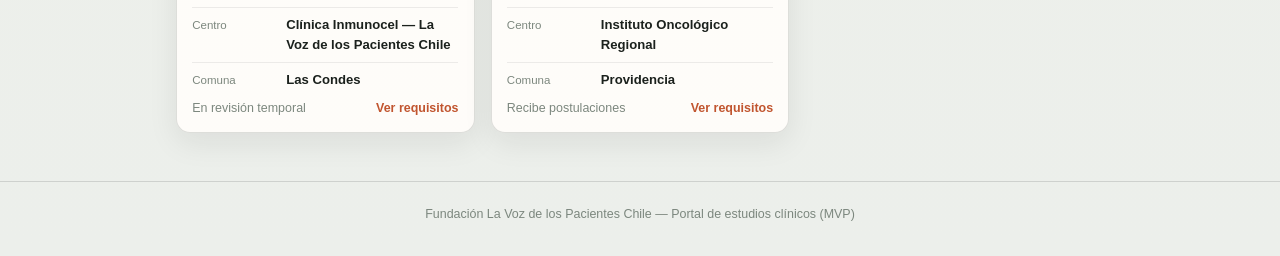
==== commit 9c7ee06b: "Muestra categorías de patologías en catálogo" ====
--- a/index.html
+++ b/index.html
@@ -72,15 +72,17 @@
     </div>
   </section>
 
+  <section class="category-strip" aria-label="Patologías agrupadas por categoría" id="resumen-categorias"></section>
+
   <form class="filters filters-panel" id="filtros" autocomplete="off">
     <div class="search-box">
-      <input type="search" id="buscar" placeholder="Buscar por estudio, cáncer o centro…" aria-label="Buscar estudio">
+      <input type="search" id="buscar" placeholder="Buscar por estudio, cáncer, categoría o centro…" aria-label="Buscar estudio">
     </div>
     <div class="filter-row">
       <div class="field">
-        <label for="filtro-cancer">Tipo de cáncer</label>
+        <label for="filtro-cancer">Patología</label>
         <select id="filtro-cancer">
-          <option value="">Todos</option>
+          <option value="">Todas las categorías</option>
         </select>
       </div>
       <div class="field">
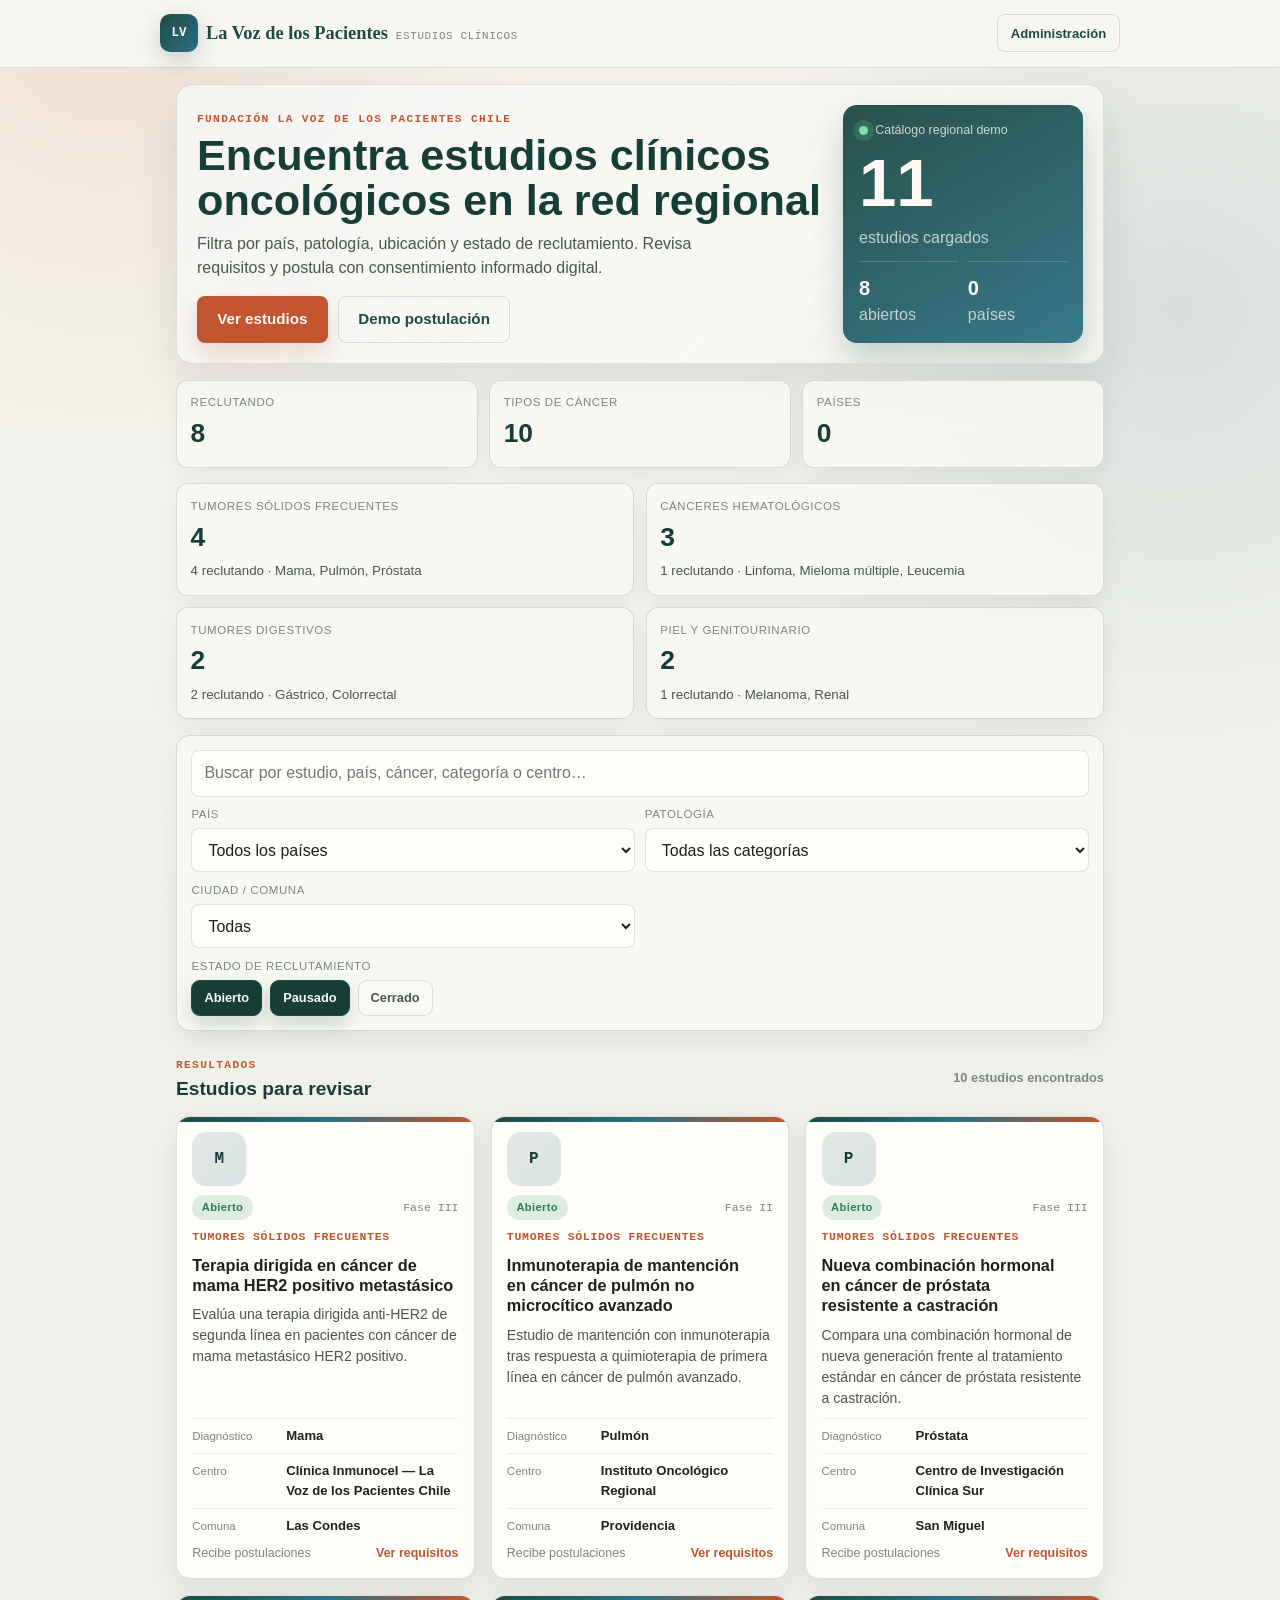
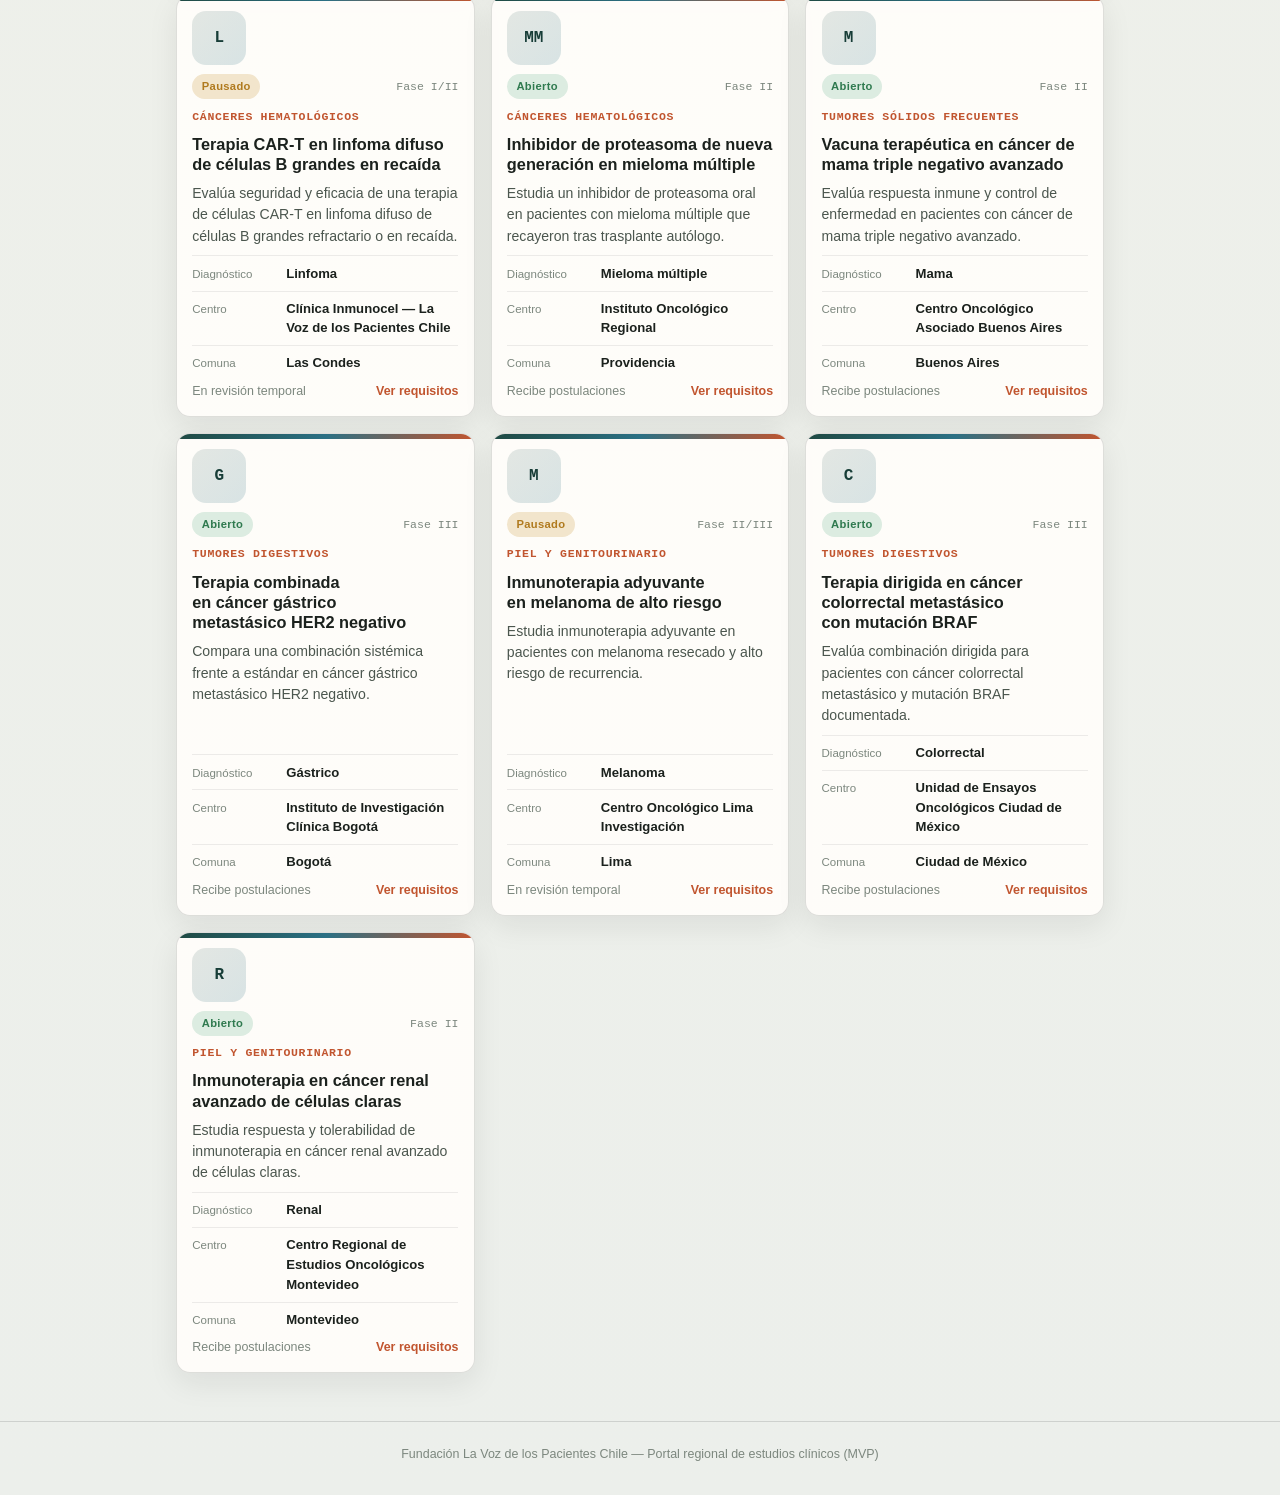
==== commit 39fe90ac: "Agrega filtro regional por país" ====
--- a/index.html
+++ b/index.html
@@ -4,7 +4,7 @@
 <meta charset="UTF-8">
 <meta name="viewport" content="width=device-width, initial-scale=1, viewport-fit=cover">
 <title>Estudios Clínicos Oncológicos — La Voz de los Pacientes Chile</title>
-<meta name="description" content="Encuentra estudios clínicos oncológicos disponibles en Chile y postula con consentimiento informado digital.">
+<meta name="description" content="Encuentra estudios clínicos oncológicos disponibles en Chile y la red regional, y postula con consentimiento informado digital.">
 <meta name="theme-color" content="#1f4a43">
 <link rel="manifest" href="./manifest.json">
 <link rel="icon" href="./icons/icon-192.png">
@@ -36,8 +36,8 @@
   <section class="catalog-hero" aria-labelledby="catalog-title">
     <div class="hero-copy">
       <span class="eyebrow">Fundación La Voz de los Pacientes Chile</span>
-      <h1 id="catalog-title">Encuentra estudios clínicos oncológicos disponibles</h1>
-      <p class="lede">Filtra por diagnóstico, comuna y estado de reclutamiento. Revisa requisitos y postula con consentimiento informado digital.</p>
+      <h1 id="catalog-title">Encuentra estudios clínicos oncológicos en la red regional</h1>
+      <p class="lede">Filtra por país, patología, ubicación y estado de reclutamiento. Revisa requisitos y postula con consentimiento informado digital.</p>
       <div class="hero-actions">
         <a class="btn btn-accent" href="#grilla-estudios">Ver estudios</a>
         <a class="btn btn-ghost" href="./estudio.html?id=est-001&demo=postular">Demo postulación</a>
@@ -46,13 +46,13 @@
     <div class="hero-panel" aria-label="Resumen del catálogo">
       <div class="hero-panel-top">
         <span class="pulse-dot"></span>
-        <span>Catálogo activo</span>
+        <span>Catálogo regional demo</span>
       </div>
-      <div class="hero-panel-main" id="hero-total">6</div>
+      <div class="hero-panel-main" id="hero-total">0</div>
       <div class="hero-panel-label">estudios cargados</div>
       <div class="hero-mini-grid">
         <div><strong id="hero-abiertos">0</strong><span>abiertos</span></div>
-        <div><strong id="hero-comunas">0</strong><span>comunas</span></div>
+        <div><strong id="hero-paises">0</strong><span>países</span></div>
       </div>
     </div>
   </section>
@@ -67,8 +67,8 @@
       <strong id="stat-cancer">0</strong>
     </div>
     <div class="stat-card">
-      <span class="stat-label">Centros</span>
-      <strong id="stat-centros">0</strong>
+      <span class="stat-label">Países</span>
+      <strong id="stat-paises">0</strong>
     </div>
   </section>
 
@@ -76,9 +76,15 @@
 
   <form class="filters filters-panel" id="filtros" autocomplete="off">
     <div class="search-box">
-      <input type="search" id="buscar" placeholder="Buscar por estudio, cáncer, categoría o centro…" aria-label="Buscar estudio">
+      <input type="search" id="buscar" placeholder="Buscar por estudio, país, cáncer, categoría o centro…" aria-label="Buscar estudio">
     </div>
-    <div class="filter-row">
+    <div class="filter-row filter-row-3">
+      <div class="field">
+        <label for="filtro-pais">País</label>
+        <select id="filtro-pais">
+          <option value="">Todos los países</option>
+        </select>
+      </div>
       <div class="field">
         <label for="filtro-cancer">Patología</label>
         <select id="filtro-cancer">
@@ -86,7 +92,7 @@
         </select>
       </div>
       <div class="field">
-        <label for="filtro-comuna">Comuna</label>
+        <label for="filtro-comuna">Ciudad / comuna</label>
         <select id="filtro-comuna">
           <option value="">Todas</option>
         </select>
@@ -117,7 +123,7 @@
 </main>
 
 <footer class="app-footer">
-  Fundación La Voz de los Pacientes Chile — Portal de estudios clínicos (MVP)
+  Fundación La Voz de los Pacientes Chile — Portal regional de estudios clínicos (MVP)
 </footer>
 
 <div id="toast" class="toast"></div>
--- a/css/refresh.css
+++ b/css/refresh.css
@@ -10,9 +10,8 @@
   backdrop-filter: blur(16px);
 }
 
-.brand {
-  align-items: center;
-}
+.brand, .header-actions { align-items: center; }
+.header-actions { display: flex; gap: 0.45rem; flex-wrap: wrap; justify-content: flex-end; }
 
 .brand-mark {
   width: 38px;
@@ -36,15 +35,11 @@
   min-width: 0;
 }
 
-@media (min-width: 520px) {
-  .brand-mark { display: inline-flex; }
-}
-
-.catalog-container {
-  padding-top: 1rem;
-}
-
-.catalog-hero {
+@media (min-width: 520px) { .brand-mark { display: inline-flex; } }
+
+.catalog-container { padding-top: 1rem; }
+
+.catalog-hero, .detail-hero, .admin-hero, .login-shell {
   display: grid;
   grid-template-columns: 1fr;
   gap: 1rem;
@@ -54,21 +49,19 @@
   border: 1px solid rgba(27, 33, 29, 0.12);
   border-radius: 16px;
   background:
-    linear-gradient(135deg, rgba(255, 255, 255, 0.74), rgba(248, 249, 244, 0.88)),
+    linear-gradient(135deg, rgba(255, 255, 255, 0.76), rgba(248, 249, 244, 0.90)),
     linear-gradient(135deg, rgba(31, 74, 67, 0.14), rgba(193, 85, 47, 0.10));
   box-shadow: 0 16px 44px rgba(20, 30, 25, 0.10);
   overflow: hidden;
 }
 
 @media (min-width: 760px) {
-  .catalog-hero {
-    grid-template-columns: minmax(0, 1fr) 240px;
-    padding: 1.25rem;
-  }
-}
-
-.catalog-hero h1,
-.detail-hero h1 {
+  .catalog-hero { grid-template-columns: minmax(0, 1fr) 240px; padding: 1.25rem; }
+  .detail-hero { grid-template-columns: minmax(0, 1fr) 260px; }
+  .admin-hero, .login-shell { grid-template-columns: minmax(0, 1fr) 340px; padding: 1.25rem; }
+}
+
+.catalog-hero h1, .detail-hero h1, .admin-hero h1, .login-shell h1 {
   font-family: var(--font-body);
   font-weight: 800;
   letter-spacing: 0;
@@ -78,105 +71,66 @@
   margin-top: 0.25rem;
 }
 
-.hero-actions {
-  display: flex;
-  gap: 0.65rem;
-  flex-wrap: wrap;
-  margin-top: 1rem;
-}
-
-.hero-panel {
-  min-height: 210px;
+.hero-actions { display: flex; gap: 0.65rem; flex-wrap: wrap; margin-top: 1rem; }
+
+.hero-panel, .detail-side, .admin-hero-card {
   border-radius: 14px;
   padding: 1rem;
   color: #fff8f4;
   background:
     linear-gradient(150deg, rgba(31, 74, 67, 0.96), rgba(43, 112, 132, 0.94)),
     repeating-linear-gradient(135deg, rgba(255,255,255,0.12) 0 1px, transparent 1px 12px);
-  display: flex;
-  flex-direction: column;
-  justify-content: space-between;
   box-shadow: 0 16px 32px rgba(31, 74, 67, 0.22);
 }
 
-.hero-panel-top,
-.card-footer,
-.section-heading,
-.journey-strip {
-  display: flex;
-  align-items: center;
-}
-
-.hero-panel-top {
-  gap: 0.45rem;
-  font-size: 0.78rem;
-  color: rgba(255, 248, 244, 0.78);
-}
-
-.pulse-dot {
-  width: 9px;
-  height: 9px;
-  border-radius: 999px;
-  background: #7ce0a0;
-  box-shadow: 0 0 0 6px rgba(124, 224, 160, 0.16);
-}
-
-.hero-panel-main {
-  font-size: 4.2rem;
-  line-height: 0.95;
-  font-weight: 850;
-}
-
-.hero-panel-label,
-.hero-mini-grid span {
-  color: rgba(255, 248, 244, 0.72);
-}
-
-.hero-mini-grid {
+.hero-panel { min-height: 210px; display: flex; flex-direction: column; justify-content: space-between; }
+.hero-panel-top, .card-footer, .section-heading, .journey-strip { display: flex; align-items: center; }
+.hero-panel-top { gap: 0.45rem; font-size: 0.78rem; color: rgba(255, 248, 244, 0.78); }
+.pulse-dot { width: 9px; height: 9px; border-radius: 999px; background: #7ce0a0; box-shadow: 0 0 0 6px rgba(124, 224, 160, 0.16); }
+.hero-panel-main { font-size: 4.2rem; line-height: 0.95; font-weight: 850; }
+.hero-panel-label, .hero-mini-grid span { color: rgba(255, 248, 244, 0.72); }
+.hero-mini-grid { display: grid; grid-template-columns: 1fr 1fr; gap: 0.6rem; }
+.hero-mini-grid div { border-top: 1px solid rgba(255, 255, 255, 0.18); padding-top: 0.65rem; }
+.hero-mini-grid strong { display: block; font-size: 1.25rem; }
+
+.stats-row, .analytics-grid, .category-strip {
   display: grid;
-  grid-template-columns: 1fr 1fr;
-  gap: 0.6rem;
-}
-
-.hero-mini-grid div {
-  border-top: 1px solid rgba(255, 255, 255, 0.18);
-  padding-top: 0.65rem;
-}
-
-.hero-mini-grid strong {
-  display: block;
-  font-size: 1.25rem;
-}
-
-.stats-row {
-  display: grid;
-  grid-template-columns: repeat(3, 1fr);
   gap: 0.7rem;
   margin-bottom: 0.95rem;
 }
-
-.stat-card {
+.stats-row { grid-template-columns: repeat(3, 1fr); }
+.analytics-grid { grid-template-columns: repeat(4, 1fr); }
+.category-strip { grid-template-columns: repeat(2, minmax(0, 1fr)); }
+
+.stat-card, .analytics-card, .category-card {
   border: 1px solid var(--line);
   border-radius: 12px;
-  background: rgba(248, 249, 244, 0.82);
+  background: rgba(248, 249, 244, 0.86);
   padding: 0.85rem;
   box-shadow: 0 8px 24px rgba(20, 30, 25, 0.06);
 }
 
-.stat-label {
+.category-card {
+  text-align: left;
+  cursor: pointer;
+  color: var(--ink);
+  transition: transform 0.16s ease, border-color 0.16s ease;
+}
+.category-card:hover { transform: translateY(-2px); border-color: rgba(193, 85, 47, 0.34); }
+.category-card span, .stat-label, .analytics-card span {
   display: block;
   color: var(--ink-faint);
   font-size: 0.72rem;
   text-transform: uppercase;
   letter-spacing: 0.05em;
 }
-
-.stat-card strong {
+.category-card strong, .stat-card strong, .analytics-card strong {
   display: block;
   margin-top: 0.15rem;
   font-size: 1.65rem;
   color: #173d37;
 }
+.category-card small { display: block; color: var(--ink-soft); margin-top: 0.25rem; }
 
 .filters-panel {
   border: 1px solid var(--line);
@@ -186,61 +140,27 @@
   box-shadow: 0 10px 28px rgba(20, 30, 25, 0.07);
 }
 
-.search-box input,
-select,
-input[type="text"],
-input[type="search"],
-textarea {
+.search-box input, select, input[type="text"], input[type="password"], input[type="search"], textarea {
   background: #fffdfa;
   border-color: rgba(27, 33, 29, 0.13);
 }
-
-.search-box input:focus,
-select:focus,
-input:focus,
-textarea:focus {
+.search-box input:focus, select:focus, input:focus, textarea:focus {
   border-color: rgba(193, 85, 47, 0.55);
   box-shadow: 0 0 0 4px rgba(193, 85, 47, 0.10);
   outline: none;
 }
 
-.chip {
-  min-height: 36px;
-  border-radius: 9px;
-  font-weight: 700;
-}
-
-.chip[aria-pressed="true"] {
-  background: #173d37;
-  box-shadow: 0 8px 18px rgba(31, 74, 67, 0.18);
-}
-
-.section-heading {
-  justify-content: space-between;
-  gap: 1rem;
-  margin: 1.25rem 0 0.75rem;
-}
-
-.section-heading h2 {
-  font-family: var(--font-body);
-  font-size: 1.2rem;
-  font-weight: 800;
-  color: #173d37;
-  margin: 0;
-}
-
-.result-count {
-  margin: 0;
-  font-weight: 700;
-}
-
-.study-grid {
-  gap: 1rem;
-}
+.chip { min-height: 36px; border-radius: 9px; font-weight: 700; }
+.chip[aria-pressed="true"] { background: #173d37; box-shadow: 0 8px 18px rgba(31, 74, 67, 0.18); }
+
+.section-heading { justify-content: space-between; gap: 1rem; margin: 1.25rem 0 0.75rem; }
+.section-heading h2 { font-family: var(--font-body); font-size: 1.2rem; font-weight: 800; color: #173d37; margin: 0; }
+.result-count { margin: 0; font-weight: 700; }
+.study-grid { gap: 1rem; }
 
 .study-card {
   position: relative;
-  min-height: 330px;
+  min-height: 350px;
   border-radius: 14px;
   padding: 0.95rem;
   overflow: hidden;
@@ -248,259 +168,75 @@
   box-shadow: 0 10px 30px rgba(20, 30, 25, 0.08);
   transition: transform 0.16s ease, box-shadow 0.16s ease, border-color 0.16s ease;
 }
-
-.study-card:hover {
-  transform: translateY(-3px);
-  border-color: rgba(193, 85, 47, 0.36);
-  box-shadow: 0 18px 44px rgba(20, 30, 25, 0.14);
-}
-
-.study-card::before {
-  content: "";
-  position: absolute;
-  inset: 0 0 auto 0;
-  height: 5px;
-  background: linear-gradient(90deg, var(--primary), #2b7084, var(--accent));
-}
-
-.card-visual {
-  width: 54px;
-  height: 54px;
-  border-radius: 14px;
-  display: flex;
-  align-items: center;
-  justify-content: center;
-  background: linear-gradient(135deg, rgba(31, 74, 67, 0.12), rgba(43, 112, 132, 0.18));
-  color: #173d37;
-  font-family: var(--font-mono);
-  font-weight: 900;
-}
-
-.study-card .top-row {
-  align-items: center;
-}
-
-.card-phase {
-  font-family: var(--font-mono);
-  font-size: 0.72rem;
-  color: var(--ink-faint);
-}
-
-.study-card h3 {
-  font-family: var(--font-body);
-  font-size: 1.02rem;
-  line-height: 1.25;
-  color: var(--ink);
-}
-
-.card-description {
-  margin: 0;
-  color: var(--ink-soft);
-  font-size: 0.88rem;
-}
-
-.card-meta-list {
-  display: grid;
-  gap: 0.45rem;
-  margin-top: auto;
-}
-
-.card-meta-list div {
-  display: grid;
-  grid-template-columns: 86px 1fr;
-  gap: 0.5rem;
-  align-items: baseline;
-  padding-top: 0.45rem;
-  border-top: 1px solid rgba(27, 33, 29, 0.08);
-}
-
-.card-meta-list span {
-  color: var(--ink-faint);
-  font-size: 0.72rem;
-}
-
-.card-meta-list strong {
-  color: var(--ink);
-  font-size: 0.82rem;
-}
-
-.card-footer {
-  justify-content: space-between;
-  gap: 0.75rem;
-  color: var(--ink-faint);
-  font-size: 0.78rem;
-}
-
-.card-footer strong {
-  color: var(--accent);
-  white-space: nowrap;
-}
-
-.detail-hero {
-  display: grid;
-  gap: 1rem;
-  margin-bottom: 1rem;
-  padding: 1rem;
-  border-radius: 16px;
-  border: 1px solid var(--line);
-  background: rgba(248, 249, 244, 0.9);
-  box-shadow: 0 16px 44px rgba(20, 30, 25, 0.10);
-}
-
-@media (min-width: 760px) {
-  .detail-hero { grid-template-columns: minmax(0, 1fr) 260px; }
-}
-
-.detail-side {
-  border-radius: 14px;
-  background: #173d37;
-  color: #fff8f4;
-  padding: 1rem;
-}
-
-.detail-side-label {
-  display: block;
-  font-family: var(--font-mono);
-  font-size: 0.72rem;
-  text-transform: uppercase;
-  color: rgba(255, 248, 244, 0.68);
-}
-
-.detail-side strong {
-  display: block;
-  margin: 0.25rem 0 0.5rem;
-  font-size: 1.5rem;
-}
-
-.detail-side p {
-  margin: 0;
-  color: rgba(255, 248, 244, 0.76);
-}
-
-.journey-strip {
-  justify-content: space-between;
-  gap: 0.65rem;
-  margin-bottom: 1rem;
-  overflow-x: auto;
-}
-
-.journey-strip div {
-  flex: 1 0 180px;
-  display: flex;
-  align-items: center;
-  gap: 0.55rem;
-  padding: 0.75rem;
-  border-radius: 12px;
-  border: 1px solid var(--line);
-  background: rgba(255, 253, 250, 0.9);
-}
-
-.journey-strip span {
-  width: 28px;
-  height: 28px;
-  border-radius: 8px;
-  display: inline-flex;
-  align-items: center;
-  justify-content: center;
-  background: var(--accent);
-  color: #fff8f4;
-  font-weight: 800;
-}
-
-.journey-strip strong {
-  font-size: 0.88rem;
-}
-
-.detail-grid {
-  display: grid;
-  gap: 0.9rem;
-}
-
-@media (min-width: 760px) {
-  .detail-grid { grid-template-columns: 0.85fr 1.15fr; }
-}
-
-.detail-block {
-  border-radius: 14px;
-  background: rgba(255, 253, 250, 0.92);
-  box-shadow: 0 8px 24px rgba(20, 30, 25, 0.06);
-}
-
-.detail-block-highlight {
-  border-color: rgba(193, 85, 47, 0.28);
-}
-
-.criteria-list {
-  list-style: none;
-  padding-left: 0;
-}
-
-.criteria-list li {
-  position: relative;
-  padding: 0.55rem 0 0.55rem 1.9rem;
-  border-bottom: 1px solid rgba(27, 33, 29, 0.08);
-}
-
+.study-card:hover { transform: translateY(-3px); border-color: rgba(193, 85, 47, 0.36); box-shadow: 0 18px 44px rgba(20, 30, 25, 0.14); }
+.study-card::before { content: ""; position: absolute; inset: 0 0 auto 0; height: 5px; background: linear-gradient(90deg, var(--primary), #2b7084, var(--accent)); }
+.card-visual { width: 54px; height: 54px; border-radius: 14px; display: flex; align-items: center; justify-content: center; background: linear-gradient(135deg, rgba(31, 74, 67, 0.12), rgba(43, 112, 132, 0.18)); color: #173d37; font-family: var(--font-mono); font-weight: 900; }
+.study-card .top-row { align-items: center; }
+.card-phase, .category-tag { font-family: var(--font-mono); font-size: 0.72rem; color: var(--ink-faint); }
+.category-tag { color: var(--accent); font-weight: 800; text-transform: uppercase; letter-spacing: 0.06em; }
+.study-card h3 { font-family: var(--font-body); font-size: 1.02rem; line-height: 1.25; color: var(--ink); }
+.card-description { margin: 0; color: var(--ink-soft); font-size: 0.88rem; }
+.card-meta-list { display: grid; gap: 0.45rem; margin-top: auto; }
+.card-meta-list div { display: grid; grid-template-columns: 86px 1fr; gap: 0.5rem; align-items: baseline; padding-top: 0.45rem; border-top: 1px solid rgba(27, 33, 29, 0.08); }
+.card-meta-list span { color: var(--ink-faint); font-size: 0.72rem; }
+.card-meta-list strong { color: var(--ink); font-size: 0.82rem; }
+.card-footer { justify-content: space-between; gap: 0.75rem; color: var(--ink-faint); font-size: 0.78rem; }
+.card-footer strong { color: var(--accent); white-space: nowrap; }
+
+.detail-side strong, .admin-hero-card strong { display: block; margin: 0.25rem 0 0.5rem; font-size: 1.5rem; }
+.detail-side-label, .admin-hero-card span { display: block; font-family: var(--font-mono); font-size: 0.72rem; text-transform: uppercase; color: rgba(255, 248, 244, 0.68); }
+.detail-side p { margin: 0; color: rgba(255, 248, 244, 0.76); }
+.journey-strip { justify-content: space-between; gap: 0.65rem; margin-bottom: 1rem; overflow-x: auto; }
+.journey-strip div { flex: 1 0 180px; display: flex; align-items: center; gap: 0.55rem; padding: 0.75rem; border-radius: 12px; border: 1px solid var(--line); background: rgba(255, 253, 250, 0.9); }
+.journey-strip span { width: 28px; height: 28px; border-radius: 8px; display: inline-flex; align-items: center; justify-content: center; background: var(--accent); color: #fff8f4; font-weight: 800; }
+.journey-strip strong { font-size: 0.88rem; }
+.detail-grid { display: grid; gap: 0.9rem; }
+@media (min-width: 760px) { .detail-grid { grid-template-columns: 0.85fr 1.15fr; } }
+.detail-block { border-radius: 14px; background: rgba(255, 253, 250, 0.92); box-shadow: 0 8px 24px rgba(20, 30, 25, 0.06); }
+.detail-block-highlight { border-color: rgba(193, 85, 47, 0.28); }
+.criteria-list { list-style: none; padding-left: 0; }
+.criteria-list li { position: relative; padding: 0.55rem 0 0.55rem 1.9rem; border-bottom: 1px solid rgba(27, 33, 29, 0.08); }
 .criteria-list li:last-child { border-bottom: 0; }
-
-.criteria-list li::before {
-  content: "";
-  position: absolute;
-  left: 0;
-  top: 0.72rem;
-  width: 12px;
-  height: 12px;
-  border-radius: 4px;
-  background: linear-gradient(135deg, var(--primary), #2b7084);
-}
-
-.modal {
-  border: 1px solid rgba(255, 255, 255, 0.24);
-}
-
-.btn-accent {
-  box-shadow: 0 10px 22px rgba(193, 85, 47, 0.20);
-}
+.criteria-list li::before { content: ""; position: absolute; left: 0; top: 0.72rem; width: 12px; height: 12px; border-radius: 4px; background: linear-gradient(135deg, var(--primary), #2b7084); }
+
+.login-card { background: rgba(255, 253, 250, 0.94); border: 1px solid var(--line); border-radius: 14px; padding: 1rem; box-shadow: 0 16px 32px rgba(20, 30, 25, 0.10); display: grid; gap: 0.85rem; }
+.login-card-header { display: flex; gap: 0.75rem; align-items: center; padding-bottom: 0.4rem; border-bottom: 1px solid var(--line); }
+.login-card-header strong { display: block; font-size: 1.1rem; color: #173d37; }
+.login-card-header span:not(.brand-mark) { color: var(--ink-faint); font-size: 0.82rem; }
+.login-mark { display: inline-flex; }
+.login-assurance { display: grid; gap: 0.5rem; margin-top: 1rem; }
+.login-assurance span { padding: 0.65rem 0.75rem; border: 1px solid var(--line); border-radius: 10px; background: rgba(255, 253, 250, 0.74); color: var(--ink-soft); font-size: 0.86rem; }
+.demo-credentials { display: grid; gap: 0.45rem; padding: 0.8rem; border: 1px solid rgba(193, 85, 47, 0.24); border-radius: 12px; background: rgba(193, 85, 47, 0.08); }
+.demo-credentials span { color: var(--accent); font-size: 0.72rem; font-weight: 800; text-transform: uppercase; letter-spacing: 0.06em; }
+.demo-credentials code { display: block; padding: 0.45rem 0.55rem; border-radius: 8px; background: rgba(255, 253, 250, 0.78); color: #173d37; font-family: var(--font-mono); font-size: 0.84rem; white-space: normal; word-break: break-word; }
+.login-error { margin: 0; color: #a43f21; font-weight: 700; font-size: 0.86rem; }
+
+.admin-table-wrap { box-shadow: 0 10px 28px rgba(20, 30, 25, 0.07); }
+table.admin-table th { background: rgba(31, 74, 67, 0.05); }
+table.admin-table small { color: var(--ink-faint); }
+.consent-record-grid { display: grid; grid-template-columns: 1fr 1fr; gap: 0.7rem; margin-bottom: 0.9rem; }
+.consent-record-grid div, .consent-record-study, .signature-preview { border: 1px solid var(--line); border-radius: 10px; padding: 0.75rem; background: var(--paper-raised); }
+.consent-record-grid span, .consent-record-study span, .signature-preview span { display: block; color: var(--ink-faint); font-size: 0.72rem; text-transform: uppercase; letter-spacing: 0.05em; }
+.consent-record-grid strong, .consent-record-study strong { display: block; margin-top: 0.2rem; }
+.signature-preview { margin-top: 0.9rem; }
+.signature-preview img { width: 100%; max-height: 180px; object-fit: contain; margin-top: 0.5rem; background: #fff; border-radius: 8px; border: 1px dashed var(--line); }
+
+.modal { border: 1px solid rgba(255, 255, 255, 0.24); }
+.btn-accent { box-shadow: 0 10px 22px rgba(193, 85, 47, 0.20); }
 
 @media (max-width: 620px) {
-  .stats-row { grid-template-columns: 1fr; }
+  .stats-row, .analytics-grid, .category-strip { grid-template-columns: 1fr; }
   .filters .filter-row { grid-template-columns: 1fr; }
-  .catalog-hero { border-radius: 12px; }
+  .catalog-hero, .login-shell { border-radius: 12px; }
   .hero-actions .btn { width: 100%; }
   .section-heading { align-items: flex-start; flex-direction: column; }
   .study-card { min-height: 0; }
+  .consent-record-grid { grid-template-columns: 1fr; }
 }
 
 @media (prefers-color-scheme: dark) {
-  body {
-    background:
-      radial-gradient(circle at 8% 0%, rgba(226, 137, 94, 0.12), transparent 28rem),
-      radial-gradient(circle at 92% 10%, rgba(116, 194, 176, 0.12), transparent 30rem),
-      var(--paper);
-  }
-  .app-header,
-  .catalog-hero,
-  .filters-panel,
-  .stat-card,
-  .study-card,
-  .detail-hero,
-  .detail-block,
-  .journey-strip div {
-    background-color: rgba(26, 40, 35, 0.92);
-  }
-  .catalog-hero h1,
-  .detail-hero h1,
-  .section-heading h2,
-  .stat-card strong,
-  .card-visual,
-  .study-card h3 {
-    color: var(--ink);
-  }
-  .search-box input,
-  select,
-  input[type="text"],
-  input[type="search"],
-  textarea {
-    background: #17231f;
-  }
-}
+  body { background: radial-gradient(circle at 8% 0%, rgba(226, 137, 94, 0.12), transparent 28rem), radial-gradient(circle at 92% 10%, rgba(116, 194, 176, 0.12), transparent 30rem), var(--paper); }
+  .app-header, .catalog-hero, .filters-panel, .stat-card, .analytics-card, .category-card, .study-card, .detail-hero, .detail-block, .journey-strip div, .login-shell, .login-card, .login-assurance span, .demo-credentials code, .consent-record-grid div, .consent-record-study, .signature-preview { background-color: rgba(26, 40, 35, 0.92); }
+  .catalog-hero h1, .detail-hero h1, .admin-hero h1, .login-shell h1, .section-heading h2, .stat-card strong, .analytics-card strong, .category-card strong, .card-visual, .study-card h3, .login-card-header strong, .demo-credentials code { color: var(--ink); }
+  .search-box input, select, input[type="text"], input[type="password"], input[type="search"], textarea { background: #17231f; }
+}
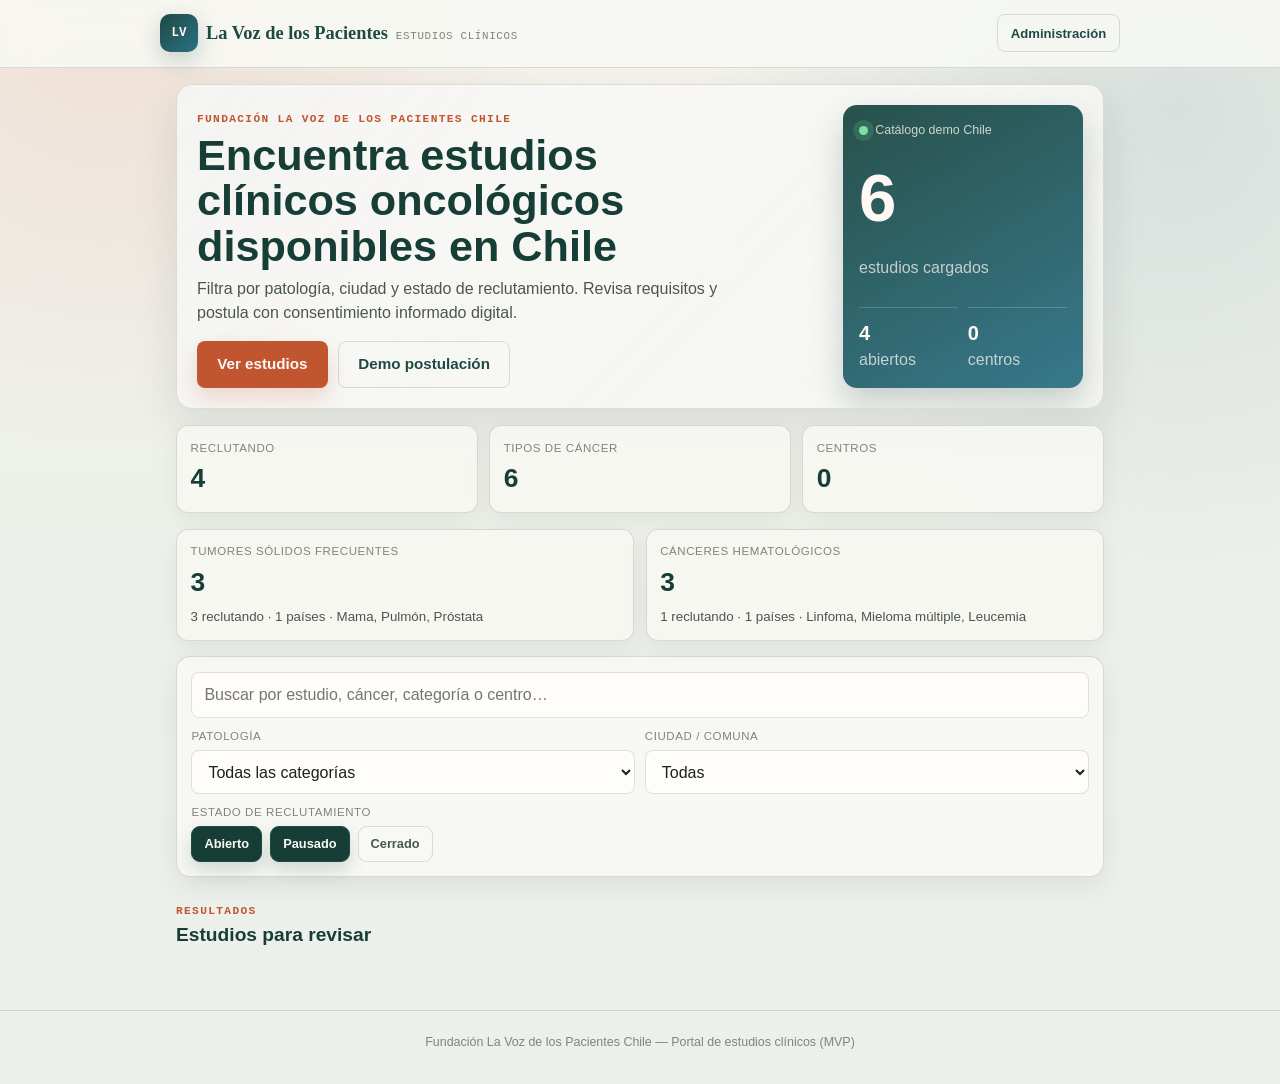
==== commit e2b08ea0: "Volver portada a enfoque Chile" ====
--- a/index.html
+++ b/index.html
@@ -4,7 +4,7 @@
 <meta charset="UTF-8">
 <meta name="viewport" content="width=device-width, initial-scale=1, viewport-fit=cover">
 <title>Estudios Clínicos Oncológicos — La Voz de los Pacientes Chile</title>
-<meta name="description" content="Encuentra estudios clínicos oncológicos disponibles en Chile y la red regional, y postula con consentimiento informado digital.">
+<meta name="description" content="Encuentra estudios clínicos oncológicos disponibles en Chile y postula con consentimiento informado digital.">
 <meta name="theme-color" content="#1f4a43">
 <link rel="manifest" href="./manifest.json">
 <link rel="icon" href="./icons/icon-192.png">
@@ -36,8 +36,8 @@
   <section class="catalog-hero" aria-labelledby="catalog-title">
     <div class="hero-copy">
       <span class="eyebrow">Fundación La Voz de los Pacientes Chile</span>
-      <h1 id="catalog-title">Encuentra estudios clínicos oncológicos en la red regional</h1>
-      <p class="lede">Filtra por país, patología, ubicación y estado de reclutamiento. Revisa requisitos y postula con consentimiento informado digital.</p>
+      <h1 id="catalog-title">Encuentra estudios clínicos oncológicos disponibles en Chile</h1>
+      <p class="lede">Filtra por patología, ciudad y estado de reclutamiento. Revisa requisitos y postula con consentimiento informado digital.</p>
       <div class="hero-actions">
         <a class="btn btn-accent" href="#grilla-estudios">Ver estudios</a>
         <a class="btn btn-ghost" href="./estudio.html?id=est-001&demo=postular">Demo postulación</a>
@@ -46,13 +46,13 @@
     <div class="hero-panel" aria-label="Resumen del catálogo">
       <div class="hero-panel-top">
         <span class="pulse-dot"></span>
-        <span>Catálogo regional demo</span>
+        <span>Catálogo demo Chile</span>
       </div>
       <div class="hero-panel-main" id="hero-total">0</div>
       <div class="hero-panel-label">estudios cargados</div>
       <div class="hero-mini-grid">
         <div><strong id="hero-abiertos">0</strong><span>abiertos</span></div>
-        <div><strong id="hero-paises">0</strong><span>países</span></div>
+        <div><strong id="hero-centros">0</strong><span>centros</span></div>
       </div>
     </div>
   </section>
@@ -67,8 +67,8 @@
       <strong id="stat-cancer">0</strong>
     </div>
     <div class="stat-card">
-      <span class="stat-label">Países</span>
-      <strong id="stat-paises">0</strong>
+      <span class="stat-label">Centros</span>
+      <strong id="stat-centros">0</strong>
     </div>
   </section>
 
@@ -76,15 +76,9 @@
 
   <form class="filters filters-panel" id="filtros" autocomplete="off">
     <div class="search-box">
-      <input type="search" id="buscar" placeholder="Buscar por estudio, país, cáncer, categoría o centro…" aria-label="Buscar estudio">
+      <input type="search" id="buscar" placeholder="Buscar por estudio, cáncer, categoría o centro…" aria-label="Buscar estudio">
     </div>
-    <div class="filter-row filter-row-3">
-      <div class="field">
-        <label for="filtro-pais">País</label>
-        <select id="filtro-pais">
-          <option value="">Todos los países</option>
-        </select>
-      </div>
+    <div class="filter-row">
       <div class="field">
         <label for="filtro-cancer">Patología</label>
         <select id="filtro-cancer">
@@ -123,7 +117,7 @@
 </main>
 
 <footer class="app-footer">
-  Fundación La Voz de los Pacientes Chile — Portal regional de estudios clínicos (MVP)
+  Fundación La Voz de los Pacientes Chile — Portal de estudios clínicos (MVP)
 </footer>
 
 <div id="toast" class="toast"></div>
--- a/css/refresh.css
+++ b/css/refresh.css
@@ -139,6 +139,7 @@
   padding: 0.9rem;
   box-shadow: 0 10px 28px rgba(20, 30, 25, 0.07);
 }
+.filters .filter-row-3 { grid-template-columns: repeat(3, minmax(0, 1fr)); }
 
 .search-box input, select, input[type="text"], input[type="password"], input[type="search"], textarea {
   background: #fffdfa;
@@ -226,7 +227,7 @@
 
 @media (max-width: 620px) {
   .stats-row, .analytics-grid, .category-strip { grid-template-columns: 1fr; }
-  .filters .filter-row { grid-template-columns: 1fr; }
+  .filters .filter-row, .filters .filter-row-3 { grid-template-columns: 1fr; }
   .catalog-hero, .login-shell { border-radius: 12px; }
   .hero-actions .btn { width: 100%; }
   .section-heading { align-items: flex-start; flex-direction: column; }
